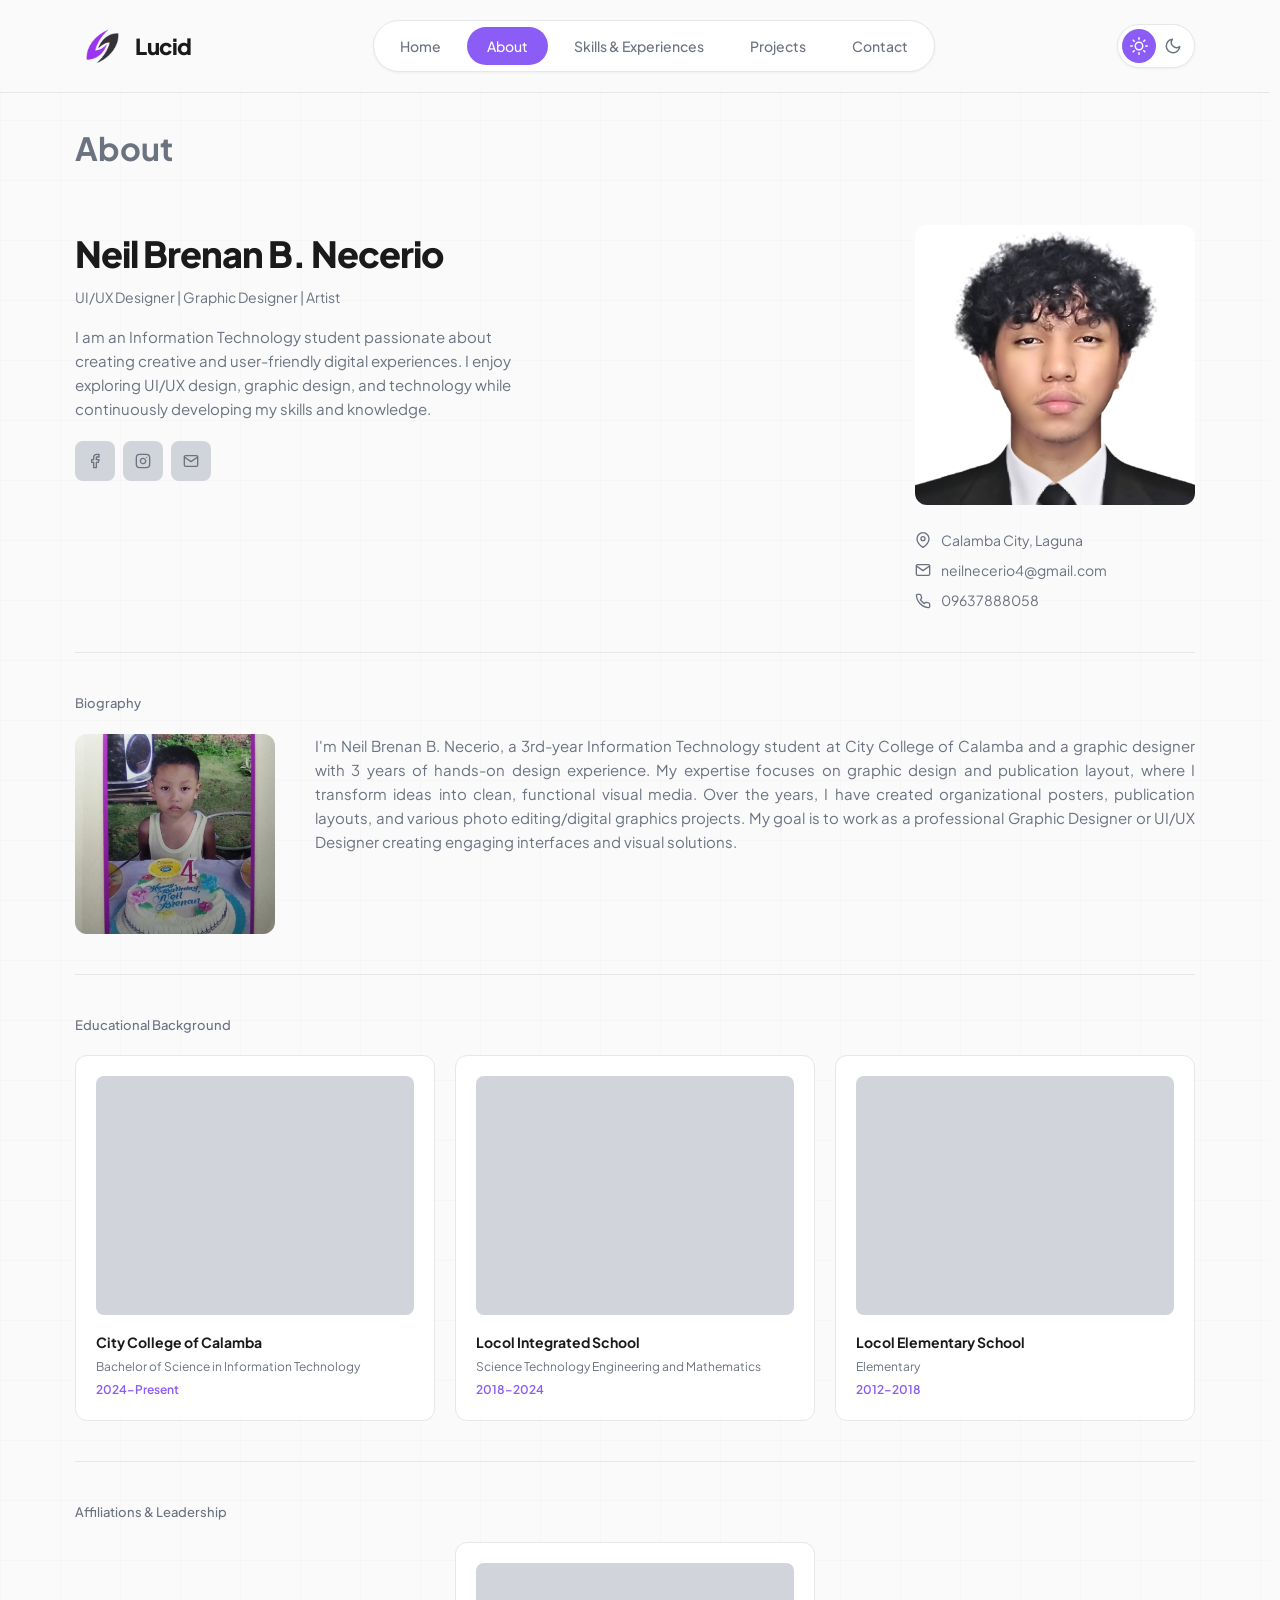
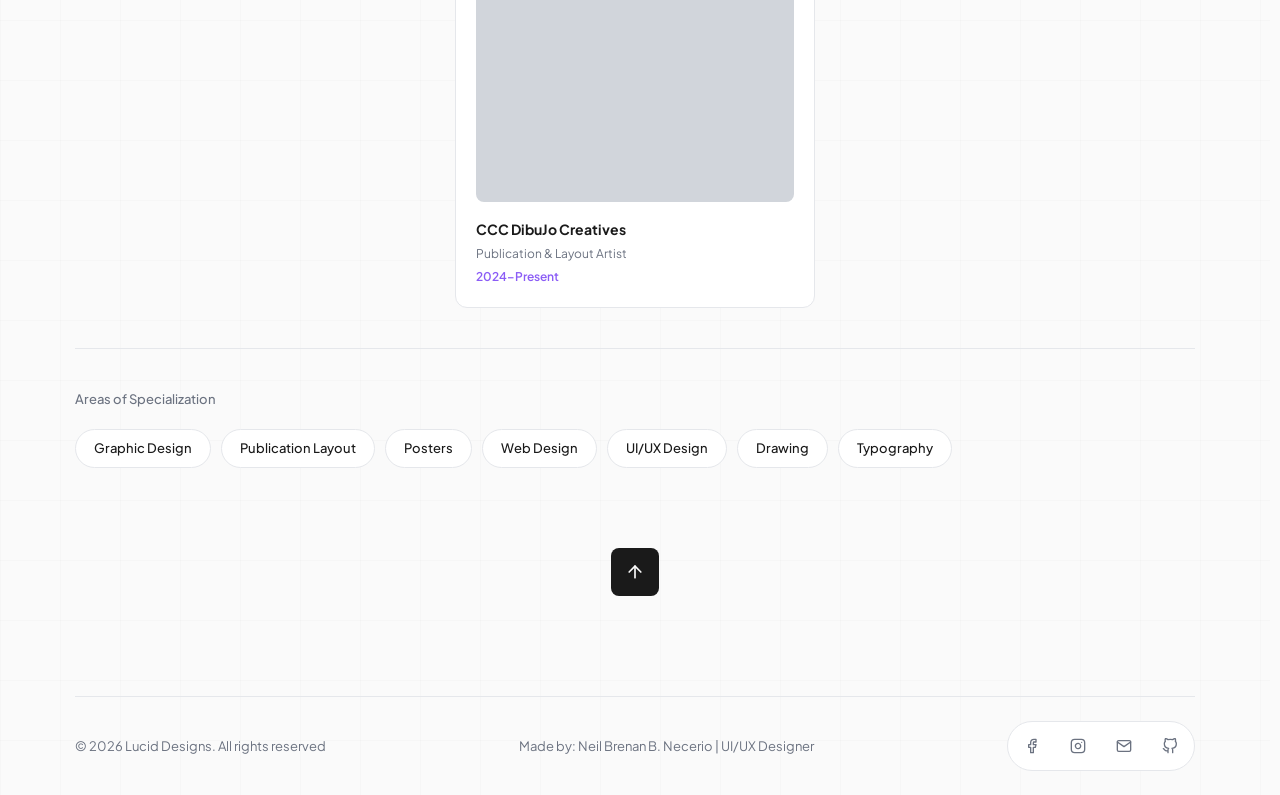
==== about.html @ 42233d1e "Add files via upload" ====
<!DOCTYPE html>
<html lang="en">
<head>
<meta charset="UTF-8" />
<meta name="viewport" content="width=device-width, initial-scale=1.0" />
<title>About</title>
<link rel="icon" type="image/png" href="assets/LD_Logo-Icon.png">
<link href="https://fonts.googleapis.com/css2?family=Plus+Jakarta+Sans:wght@400;500;600;700;800&display=swap" rel="stylesheet">
<link rel="stylesheet" href="css/style.css" />
</head>
<body>

<nav class="navbar">
  <div class="container nav-inner">
    <a href="index.html" class="logo">
      <img src="assets/LD_Logo-Icon.png" alt="Lucid Logo" class="logo-icon" />
      Lucid
    </a>
    <div class="nav-links">
      <a href="index.html">Home</a>
      <a href="about.html" class="active">About</a>
      <a href="skills.html">Skills &amp; Experiences</a>
      <a href="projects.html">Projects</a>
      <a href="contact.html">Contact</a>
    </div>
    <div class="theme-toggle">
      <button id="theme-light" title="Light mode">
        <svg width="18" height="18" viewBox="0 0 24 24" fill="none" stroke="currentColor" stroke-width="2" stroke-linecap="round" stroke-linejoin="round"><circle cx="12" cy="12" r="5"></circle><line x1="12" y1="1" x2="12" y2="3"></line><line x1="12" y1="21" x2="12" y2="23"></line><line x1="4.22" y1="4.22" x2="5.64" y2="5.64"></line><line x1="18.36" y1="18.36" x2="19.78" y2="19.78"></line><line x1="1" y1="12" x2="3" y2="12"></line><line x1="21" y1="12" x2="23" y2="12"></line><line x1="4.22" y1="19.78" x2="5.64" y2="18.36"></line><line x1="18.36" y1="5.64" x2="19.78" y2="4.22"></line></svg>
      </button>
      <button id="theme-dark" title="Dark mode">
        <svg width="18" height="18" viewBox="0 0 24 24" fill="none" stroke="currentColor" stroke-width="2" stroke-linecap="round" stroke-linejoin="round"><path d="M21 12.79A9 9 0 1 1 11.21 3 7 7 0 0 0 21 12.79z"></path></svg>
      </button>
    </div>
  </div>
</nav>

<main class="container">
  <h1 class="page-title">About</h1>

  <section class="about-hero">
    <!-- TEXT COLUMN (Goes left on desktop, middle on mobile) -->
    <div class="about-hero-text">
      <h2>Neil Brenan B. Necerio</h2>
      <div class="role">UI/UX Designer | Graphic Designer | Artist</div>
      <p>I am an Information Technology student passionate about creating creative and user-friendly digital experiences. I enjoy exploring UI/UX design, graphic design, and technology while continuously developing my skills and knowledge.</p>

      <div class="social-pills">
        <!-- FACEBOOK -->
        <a href="https://www.facebook.com/share/1C3nCKjHxo/" target="_blank" class="social-pill" title="Facebook">
          <svg width="16" height="16" viewBox="0 0 24 24" fill="none" stroke="currentColor" stroke-width="2" stroke-linecap="round" stroke-linejoin="round"><path d="M18 2h-3a5 5 0 0 0-5 5v3H7v4h3v8h4v-8h3l1-4h-4V7a1 1 0 0 1 1-1h3z"></path></svg>
        </a>
        
        <!-- INSTAGRAM -->
        <a href="https://www.instagram.com/eyesoneiru?mdxt=ZXMxeHZpdWVmeDAx" target="_blank" class="social-pill" title="Instagram">
          <svg width="16" height="16" viewBox="0 0 24 24" fill="none" stroke="currentColor" stroke-width="2" stroke-linecap="round" stroke-linejoin="round"><rect x="2" y="2" width="20" height="20" rx="5" ry="5"></rect><path d="M16 11.37A4 4 0 1 1 12.63 8 4 4 0 0 1 16 11.37z"></path><line x1="17.5" y1="6.5" x2="17.51" y2="6.5"></line></svg>
        </a>
        
        <!-- EMAIL -->
        <a href="mailto:neilnecerio4@gmail.com" class="social-pill" title="Email">
          <svg width="16" height="16" viewBox="0 0 24 24" fill="none" stroke="currentColor" stroke-width="2" stroke-linecap="round" stroke-linejoin="round"><path d="M4 4h16c1.1 0 2 .9 2 2v12c0 1.1-.9 2-2 2H4c-1.1 0-2-.9-2-2V6c0-1.1.9-2 2-2z"></path><polyline points="22,6 12,13 2,6"></polyline></svg>
        </a>
      </div>
    </div>

    <!-- PICTURE (Goes right on desktop, top on mobile) -->
    <div class="about-hero-picture">
      <img src="assets/Professional-picture.png" alt="Neil Brenan B. Necerio" class="placeholder-img" />
    </div>

    <!-- CONTACT INFO (Goes right on desktop, bottom on mobile) -->
    <div class="about-hero-contact">
      <div class="contact-quick">
        <div>
          <svg width="16" height="16" viewBox="0 0 24 24" fill="none" stroke="currentColor" stroke-width="2" stroke-linecap="round" stroke-linejoin="round"><path d="M21 10c0 7-9 13-9 13s-9-6-9-13a9 9 0 0 1 18 0z"></path><circle cx="12" cy="10" r="3"></circle></svg>
          Calamba City, Laguna
        </div>
        <div>
          <svg width="16" height="16" viewBox="0 0 24 24" fill="none" stroke="currentColor" stroke-width="2" stroke-linecap="round" stroke-linejoin="round"><path d="M4 4h16c1.1 0 2 .9 2 2v12c0 1.1-.9 2-2 2H4c-1.1 0-2-.9-2-2V6c0-1.1.9-2 2-2z"></path><polyline points="22,6 12,13 2,6"></polyline></svg>
          neilnecerio4@gmail.com
        </div>
        <div>
          <svg width="16" height="16" viewBox="0 0 24 24" fill="none" stroke="currentColor" stroke-width="2" stroke-linecap="round" stroke-linejoin="round"><path d="M22 16.92v3a2 2 0 0 1-2.18 2 19.79 19.79 0 0 1-8.63-3.07 19.5 19.5 0 0 1-6-6 19.79 19.79 0 0 1-3.07-8.67A2 2 0 0 1 4.11 2h3a2 2 0 0 1 2 1.72 12.84 12.84 0 0 0 .7 2.81 2 2 0 0 1-.45 2.11L8.09 9.91a16 16 0 0 0 6 6l1.27-1.27a2 2 0 0 1 2.11-.45 12.84 12.84 0 0 0 2.81.7A2 2 0 0 1 22 16.92z"></path></svg>
          09637888058
        </div>
      </div>
    </div>
  </section>

  <!-- BIOGRAPHY -->
  <section class="info-section">
    <h3>Biography</h3>
    <div class="bio-split">
      <img src="assets/Biography-picture.png" alt="Neil Brenan B. Necerio" class="placeholder-img" />
      <p style="color:var(--text-muted);font-size:15px;">I'm Neil Brenan B. Necerio, a 3rd-year Information Technology student at City College of Calamba and a graphic designer with 3 years of hands-on design experience. My expertise focuses on graphic design and publication layout, where I transform ideas into clean, functional visual media. Over the years, I have created organizational posters, publication layouts, and various photo editing/digital graphics projects. My goal is to work as a professional Graphic Designer or UI/UX Designer creating engaging interfaces and visual solutions.</p>
    </div>
  </section>

  <!-- EDUCATION -->
  <section class="info-section">
    <h3>Educational Background</h3>
    <div class="edu-grid">
      <div class="edu-card">
        <div class="placeholder-img"></div>
        <h4>City College of Calamba</h4>
        <div class="school">Bachelor of Science in Information Technology</div>
        <div class="year">2024–Present</div>
      </div>
      <div class="edu-card">
        <div class="placeholder-img"></div>
        <h4>Locol Integrated School</h4>
        <div class="school">Science Technology Engineering and Mathematics</div>
        <div class="year">2018–2024</div>
      </div>
      <div class="edu-card">
        <div class="placeholder-img"></div>
        <h4>Locol Elementary School</h4>
        <div class="school">Elementary</div>
        <div class="year">2012–2018</div>
      </div>
    </div>
  </section>

  <!-- AFFILIATIONS (UPDATED WRAPPER) -->
  <section class="info-section">
    <h3>Affiliations &amp; Leadership</h3>
    <div class="affiliation-grid">
      <div class="edu-card">
        <div class="placeholder-img"></div>
        <h4>CCC DibuJo Creatives</h4>
        <div class="school">Publication &amp; Layout Artist</div>
        <div class="year">2024–Present</div>
      </div>
    </div>
  </section>

  <!-- AREAS -->
  <section class="info-section">
    <h3>Areas of Specialization</h3>
    <div class="tags">
      <span class="tag">Graphic Design</span>
      <span class="tag">Publication Layout</span>
      <span class="tag">Posters</span>
      <span class="tag">Web Design</span>
      <span class="tag">UI/UX Design</span>
      <span class="tag">Drawing</span>
      <span class="tag">Typography</span>
    </div>
  </section>

  <div class="scroll-top">
    <button onclick="window.scrollTo({top:0,behavior:'smooth'})" title="Back to top">
      <svg width="20" height="20" viewBox="0 0 24 24" fill="none" stroke="currentColor" stroke-width="2" stroke-linecap="round" stroke-linejoin="round"><line x1="12" y1="19" x2="12" y2="5"></line><polyline points="5 12 12 5 19 12"></polyline></svg>
    </button>
  </div>

  <!-- FOOTER -->
  <footer class="footer">
    <div>© 2026 Lucid Designs. All rights reserved</div>
    <div>Made by: Neil Brenan B. Necerio | UI/UX Designer</div>
    <div class="pills">
      <a href="https://www.facebook.com/share/1C3nCKjHxo/" title="Facebook">
        <svg width="16" height="16" viewBox="0 0 24 24" fill="none" stroke="currentColor" stroke-width="2" stroke-linecap="round" stroke-linejoin="round"><path d="M18 2h-3a5 5 0 0 0-5 5v3H7v4h3v8h4v-8h3l1-4h-4V7a1 1 0 0 1 1-1h3z"></path></svg>
      </a>
      
      <!-- INSTAGRAM ICON -->
      <a href="https://www.instagram.com/eyesoneiru?mdxt=ZXMxeHZpdWVmeDAx" target="_blank" title="Instagram">
        <svg width="16" height="16" viewBox="0 0 24 24" fill="none" stroke="currentColor" stroke-width="2" stroke-linecap="round" stroke-linejoin="round"><rect x="2" y="2" width="20" height="20" rx="5" ry="5"></rect><path d="M16 11.37A4 4 0 1 1 12.63 8 4 4 0 0 1 16 11.37z"></path><line x1="17.5" y1="6.5" x2="17.51" y2="6.5"></line></svg>
      </a>
      
      <a href="mailto:neilnecerio4@gmail.com" title="Email">
        <svg width="16" height="16" viewBox="0 0 24 24" fill="none" stroke="currentColor" stroke-width="2" stroke-linecap="round" stroke-linejoin="round"><path d="M4 4h16c1.1 0 2 .9 2 2v12c0 1.1-.9 2-2 2H4c-1.1 0-2-.9-2-2V6c0-1.1.9-2 2-2z"></path><polyline points="22,6 12,13 2,6"></polyline></svg>
      </a>
      <a href="https://github.com/Lucid404" title="GitHub">
        <svg width="16" height="16" viewBox="0 0 24 24" fill="none" stroke="currentColor" stroke-width="2" stroke-linecap="round" stroke-linejoin="round"><path d="M9 19c-5 1.5-5-2.5-7-3m14 6v-3.87a3.37 3.37 0 0 0-.94-2.61c3.14-.35 6.44-1.54 6.44-7A5.44 5.44 0 0 0 20 4.77 5.07 5.07 0 0 0 19.91 1S18.73.65 16 2.48a13.38 13.38 0 0 0-7 0C6.27.65 5.09 1 5.09 1A5.07 5.07 0 0 0 5 4.77a5.44 5.44 0 0 0-1.5 3.78c0 5.42 3.3 6.61 6.44 7A3.37 3.37 0 0 0 9 18.13V22"></path></svg>
      </a>
    </div>
  </footer>
</main>

<script src="js/script.js"></script>
</body>
</html>
---- css/style.css ----
/* ==============================
   LUCID PORTFOLIO — GLOBAL STYLES
   ============================== */

:root {
  --purple: #8b5cf6;
  --purple-dark: #7c3aed;
  --purple-light: #ede9fe;
  --bg: #fafafa;
  --bg-alt: #ffffff;
  --text: #1a1a1a;
  --text-muted: #6b7280;
  --border: #e5e7eb;
  --placeholder: #d1d5db;
  --stripe: rgba(0, 0, 0, 0.015); 

  --radius-sm: 8px;
  --radius-md: 12px;
  --radius-lg: 20px;
  --radius-full: 999px;

  --shadow-sm: 0 1px 3px rgba(0, 0, 0, 0.05);
  --shadow-md: 0 4px 12px rgba(0, 0, 0, 0.08);
  --shadow-lg: 0 20px 40px rgba(0, 0, 0, 0.15);

  --transition: 0.25s ease;
}

body.dark {
  --bg: #0f0f0f;
  --bg-alt: #1a1a1a;
  --text: #f5f5f5;
  --text-muted: #9ca3af;
  --border: #2a2a2a;
  --placeholder: #2a2a2a;
  --stripe: rgba(255, 255, 255, 0.02);
  --purple-light: #2a1f4a;
}

* {
  margin: 0;
  padding: 0;
  box-sizing: border-box;
}

/* FIX: Always reserve space for the scrollbar so the page doesn't shift between pages */
html {
  scroll-behavior: smooth;
  overflow-y: scroll;
  scrollbar-gutter: stable;
}

body {
  font-family: 'Plus Jakarta Sans', -apple-system, BlinkMacSystemFont, sans-serif;
  background-color: var(--bg);
  color: var(--text);
  line-height: 1.6;
  transition: background-color var(--transition), color var(--transition);
  
  background-image:
    linear-gradient(to right, var(--stripe) 1px, transparent 1px),
    linear-gradient(to bottom, var(--stripe) 1px, transparent 1px);
  background-size: 60px 60px;
}

/* ==============================
   CUSTOM SCROLLBAR
   ============================== */
/* Firefox */
html {
  scrollbar-width: thin;
  scrollbar-color: var(--purple) transparent;
}

/* Webkit (Chrome, Safari, Edge) */
::-webkit-scrollbar {
  width: 10px;
  height: 10px;
}

::-webkit-scrollbar-track {
  background: transparent;
}

::-webkit-scrollbar-thumb {
  background: var(--purple);
  border-radius: var(--radius-full);
  border: 3px solid var(--bg);
  transition: background var(--transition);
}

::-webkit-scrollbar-thumb:hover {
  background: var(--purple-dark);
}

::-webkit-scrollbar-corner {
  background: transparent;
}

a { color: inherit; text-decoration: none; }
button { font-family: inherit; cursor: pointer; border: none; background: none; color: inherit; }
img { max-width: 100%; display: block; }

.container {
  max-width: 1200px;
  margin: 0 auto;
  padding: 0 40px;
}

svg {
  display: inline-block;
  vertical-align: middle;
  flex-shrink: 0;
}

/* ==============================
   NAVBAR
   ============================== */
.navbar {
  position: sticky;
  top: 0;
  z-index: 100;
  background: var(--bg);
  padding: 20px 0;
  border-bottom: 1px solid var(--border);
}

.nav-inner {
  display: flex;
  align-items: center;
  justify-content: space-between;
  gap: 24px;
}

.logo {
  display: flex;
  align-items: center;
  gap: 5px;
  font-weight: 800;
  font-size: 22px;
  letter-spacing: -0.5px;
}

/* Made the logo icon bigger */
.logo-icon {
  width: 55px;
  height: 48px;
  border-radius: 100%;
  object-fit: cover;
}

.nav-links {
  display: flex;
  gap: 6px;
  background: var(--bg-alt);
  border: 1px solid var(--border);
  border-radius: var(--radius-full);
  padding: 6px;
  box-shadow: var(--shadow-sm);
}

.nav-links a {
  padding: 8px 20px;
  border-radius: var(--radius-full);
  font-size: 14px;
  font-weight: 500;
  color: var(--text-muted);
  transition: all var(--transition);
}

.nav-links a:hover { color: var(--text); }

.nav-links a.active {
  background: var(--purple);
  color: white;
}

.theme-toggle {
  display: flex;
  background: var(--bg-alt);
  border: 1px solid var(--border);
  border-radius: var(--radius-full);
  padding: 4px;
  box-shadow: var(--shadow-sm);
}

.theme-toggle button {
  width: 34px;
  height: 34px;
  border-radius: 50%;
  display: grid;
  place-items: center;
  color: var(--text-muted);
  transition: all var(--transition);
}

.theme-toggle button.active {
  background: var(--purple);
  color: white;
}

/* ==============================
   BUTTONS
   ============================== */
.btn {
  padding: 12px 24px;
  border-radius: var(--radius-sm);
  font-size: 14px;
  font-weight: 600;
  transition: all var(--transition);
  display: inline-flex;
  align-items: center;
  justify-content: center;
  gap: 8px;
  border: 1px solid transparent;
  white-space: nowrap;
}

.btn-primary {
  background: var(--purple);
  color: white;
}
.btn-primary:hover { background: var(--purple-dark); transform: translateY(-1px); }

.btn-outline {
  background: var(--bg-alt);
  border-color: var(--border);
  color: var(--text);
}
.btn-outline:hover { border-color: var(--purple); color: var(--purple); }

.btn-dark {
  background: var(--text);
  color: var(--bg);
}
.btn-dark:hover { opacity: 0.9; transform: translateY(-1px); }

/* ==============================
   HOME — HERO
   ============================== */
.hero {
  display: grid;
  grid-template-columns: 1fr 1.4fr;
  gap: 60px;
  padding: 60px 0;
  align-items: start;
}

.hero-left {
  display: flex;
  flex-direction: column;
  width: 100%;
}

.profile-img {
  aspect-ratio: 1;
  background: var(--placeholder);
  border-radius: var(--radius-md);
  width: 100%;
  max-width: 280px;
  object-fit: cover;
  display: block;
}

.download-counter-wrapper {
  margin-top: 20px;
  width: 100%;
}

.downloads {
  font-size: 12px;
  color: var(--purple);
  font-weight: 600;
  margin-bottom: 10px;
}

.hero-cta {
  display: grid;
  grid-template-columns: 1fr 1fr;
  gap: 10px;
  width: 100%;
}

.hero-cta .btn {
  width: 100%;
}

.hero-right {
  display: flex;
  flex-direction: column;
}

.hero-right h1 {
  font-size: 80px;
  line-height: 0.9;
  letter-spacing: -3px;
  font-weight: 800;
  text-align: right;
}

.hero-right h1 .first-name {
  font-size: 1.15em;
}

.hero-right h1 .last-name {
  font-size: 0.7em;
}

.hero-right .subtitle {
  font-size: 16px;
  color: var(--text-muted);
  margin-top: 8px;
  text-align: right;
}

.hero-right .bio {
  margin-top: 24px;
  color: var(--text-muted);
  font-size: 15px;
  max-width: 600px;
  margin-left: auto;
  text-align: justify;
  text-align-last: right;
}

.hero-right .quote {
  margin-top: 20px;
  font-style: italic;
  color: var(--text-muted);
  text-align: right;
  font-size: 14px;
}

/* ==============================
   SECTION HEADER
   ============================== */
.section-header {
  display: flex;
  justify-content: space-between;
  align-items: center;
  padding: 30px 0 20px;
  border-top: 1px solid var(--border);
  margin-top: 40px;
}

.section-header h2 {
  font-size: 20px;
  font-weight: 700;
}

.section-header a {
  font-size: 14px;
  color: var(--text-muted);
  display: inline-flex;
  align-items: center;
  gap: 6px;
}
.section-header a:hover { color: var(--purple); }

/* ==============================
   PROJECT GRID
   ============================== */
.grid-3 {
  display: grid;
  grid-template-columns: repeat(3, 1fr);
  gap: 20px;
}

.project-card {
  background: var(--bg-alt);
  border: 1px solid var(--border);
  border-radius: var(--radius-md);
  overflow: hidden;
  cursor: pointer;
  transition: all var(--transition);
}

.project-card:hover {
  transform: translateY(-4px);
  box-shadow: var(--shadow-md);
  border-color: var(--purple);
}

.project-card .thumb {
  aspect-ratio: 4/3;
  background: var(--placeholder);
  width: 100%;
}

.project-card .card-body {
  padding: 12px 14px;
}

.project-card h3 {
  font-size: 14px;
  font-weight: 600;
}

/* ==============================
   ABOUT PAGE
   ============================== */
.page-title {
  font-size: 32px;
  font-weight: 700;
  padding: 30px 0 10px;
  color: var(--text-muted);
}

.about-hero {
  display: grid;
  grid-template-columns: 1fr 1.4fr;
  grid-template-areas:
    "text picture"
    "text contact";
  gap: 24px 60px;
  padding: 40px 0;
  align-items: start;
}

.about-hero-text { grid-area: text; }
.about-hero-picture { grid-area: picture; }
.about-hero-contact { grid-area: contact; }

.about-hero-text h2 {
  font-size: 36px;
  font-weight: 800;
  letter-spacing: -1px;
}

.about-hero-text .role {
  color: var(--text-muted);
  margin-top: 4px;
  font-size: 14px;
}

.about-hero-text p {
  margin-top: 16px;
  color: var(--text-muted);
  font-size: 15px;
}

.about-hero-picture .placeholder-img {
  width: 100%;
  max-width: 280px;
  aspect-ratio: 1;
  background: var(--placeholder);
  border-radius: var(--radius-md);
  margin-left: auto;
  object-fit: cover;
  display: block;
}

.about-hero-contact .contact-quick {
  max-width: 280px;
  margin-left: auto;
}

.social-pills {
  display: flex;
  gap: 8px;
  margin-top: 20px;
}

.social-pill {
  width: 40px;
  height: 40px;
  background: var(--placeholder);
  border-radius: var(--radius-sm);
  display: grid;
  place-items: center;
  color: var(--text-muted);
  transition: all var(--transition);
}
.social-pill:hover { background: var(--purple); color: white; }

.contact-quick {
  display: flex;
  flex-direction: column;
  gap: 8px;
  margin-top: 0;
  font-size: 14px;
  color: var(--text-muted);
}
.contact-quick div { display: flex; align-items: center; gap: 10px; }

.info-section {
  padding: 40px 0;
  border-top: 1px solid var(--border);
}

.info-section h3 {
  font-size: 13px;
  color: var(--text-muted);
  font-weight: 500;
  margin-bottom: 20px;
}

.bio-split {
  display: grid;
  grid-template-columns: 200px 1fr;
  gap: 40px;
  align-items: start;
}

.bio-split .placeholder-img {
  aspect-ratio: 1;
  background: var(--placeholder);
  border-radius: var(--radius-md);
  width: 100%;
  object-fit: cover;
  display: block;
}

/* --- Biography paragraph: justified on desktop --- */
.bio-split p {
  text-align: justify;
}

.edu-grid {
  display: grid;
  grid-template-columns: repeat(3, 1fr);
  gap: 20px;
}

.edu-card {
  background: var(--bg-alt);
  border: 1px solid var(--border);
  border-radius: var(--radius-md);
  padding: 20px;
}

/* ADDED OBJECT-FIT AND WIDTH TO PREVENT STRETCHING */
.edu-card .placeholder-img {
  aspect-ratio: 4/3;
  background: var(--placeholder);
  border-radius: var(--radius-sm);
  margin-bottom: 16px;
  width: 100%;
  object-fit: cover;
  display: block;
}

.edu-card h4 { font-size: 14px; font-weight: 700; }
.edu-card .school { font-size: 12px; color: var(--text-muted); margin: 4px 0; }
.edu-card .year { font-size: 12px; color: var(--purple); font-weight: 600; }

/* --- NEW: AFFILIATIONS GRID TO MATCH EDUCATION SIZE AND CENTER --- */
.affiliation-grid {
  display: flex;
  justify-content: center;
}

.affiliation-grid .edu-card {
  width: 100%;
  /* This calculates exactly 1/3 of the grid width minus the gaps */
  max-width: calc((100% - 40px) / 3); 
}

.tags {
  display: flex;
  flex-wrap: wrap;
  gap: 10px;
}

.tag {
  border: 1px solid var(--border);
  background: var(--bg-alt);
  border-radius: var(--radius-full);
  padding: 8px 18px;
  font-size: 13px;
  font-weight: 500;
  transition: all var(--transition);
}
.tag:hover { border-color: var(--purple); color: var(--purple); }

.scroll-top {
  display: flex;
  justify-content: center;
  padding: 40px 0;
}

.scroll-top button {
  width: 48px;
  height: 48px;
  border-radius: var(--radius-sm);
  background: var(--text);
  color: var(--bg);
  display: grid;
  place-items: center;
  transition: all var(--transition);
}
.scroll-top button:hover { transform: translateY(-3px); }

/* ==============================
   SKILLS PAGE
   ============================== */
.skills-grid {
  display: grid;
  grid-template-columns: repeat(2, 1fr);
  gap: 24px;
}

.skill-block {
  background: var(--bg-alt);
  border: 1px solid var(--border);
  border-radius: var(--radius-md);
  padding: 20px;
}

.skill-head {
  display: flex;
  justify-content: space-between;
  font-size: 14px;
  font-weight: 600;
  margin-bottom: 12px;
}

.skill-bar {
  background: var(--border);
  height: 10px;
  border-radius: var(--radius-full);
  overflow: hidden;
}

.skill-fill {
  height: 100%;
  background: var(--purple);
  border-radius: var(--radius-full);
  transition: width 1s ease;
}

.experience-card {
  background: var(--bg-alt);
  border: 1px solid var(--border);
  border-radius: var(--radius-md);
  padding: 20px;
  display: flex;
  justify-content: space-between;
  align-items: center;
  gap: 20px;
  margin-bottom: 16px;
}

.experience-card .left { display: flex; align-items: center; gap: 16px; }
.experience-card .logo-ph {
  width: 60px;
  height: 60px;
  background: var(--placeholder);
  border-radius: var(--radius-sm);
}
.experience-card h4 { font-size: 15px; font-weight: 700; }
.experience-card .meta { font-size: 12px; color: var(--text-muted); }
.experience-card .date {
  font-size: 12px;
  color: var(--text-muted);
  background: var(--placeholder);
  padding: 4px 12px;
  border-radius: var(--radius-full);
}

.responsibilities ul {
  list-style: disc;
  padding-left: 20px;
  color: var(--text-muted);
  font-size: 14px;
}
.responsibilities li { margin-bottom: 6px; }

.accomplishment {
  display: grid;
  grid-template-columns: 60px 1fr auto;
  gap: 16px;
  align-items: center;
  background: var(--bg-alt);
  border: 1px solid var(--border);
  border-radius: var(--radius-md);
  padding: 14px;
  margin-bottom: 10px;
}

.accomplishment .ph {
  width: 60px;
  height: 60px;
  background: var(--placeholder);
  border-radius: var(--radius-sm);
}

.accomplishment h5 { font-size: 14px; font-weight: 600; }
.accomplishment .sub { font-size: 12px; color: var(--text-muted); }
.accomplishment .badge {
  font-size: 11px;
  color: var(--purple);
  font-weight: 600;
  background: var(--purple-light);
  padding: 4px 10px;
  border-radius: var(--radius-full);
}

/* ==============================
   PROJECTS PAGE
   ============================== */
.projects-toolbar {
  display: flex;
  gap: 12px;
  margin-bottom: 16px;
  align-items: center;
}

.search-bar {
  flex: 1;
  position: relative;
}

.search-bar input {
  width: 100%;
  padding: 12px 16px 12px 44px;
  border: 1px solid var(--border);
  border-radius: var(--radius-sm);
  background: var(--bg-alt);
  color: var(--text);
  font-size: 14px;
  font-family: inherit;
  outline: none;
  transition: border-color var(--transition);
}
.search-bar input:focus { border-color: var(--purple); }

.search-bar svg {
  position: absolute;
  left: 14px;
  top: 50%;
  transform: translateY(-50%);
  color: var(--text-muted);
}

/* --- CATEGORY FILTERS --- */
.category-filters {
  display: flex;
  flex-wrap: wrap;
  gap: 8px;
  margin-bottom: 24px;
}

.category-btn {
  padding: 8px 16px;
  border: 1px solid var(--border);
  background: var(--bg-alt);
  border-radius: var(--radius-full);
  font-size: 13px;
  font-weight: 500;
  color: var(--text-muted);
  transition: all var(--transition);
  white-space: nowrap;
}

.category-btn:hover {
  border-color: var(--purple);
  color: var(--purple);
}

.category-btn.active {
  background: var(--purple);
  border-color: var(--purple);
  color: white;
}

/* --- FILTER DROPDOWN --- */
.filter-dropdown {
  position: relative;
}

.filter-btn {
  padding: 12px 20px;
  background: var(--bg-alt);
  border: 1px solid var(--border);
  border-radius: var(--radius-sm);
  font-size: 14px;
  font-weight: 500;
  display: inline-flex;
  align-items: center;
  gap: 8px;
  white-space: nowrap;
  transition: all var(--transition);
}

.filter-btn:hover { border-color: var(--purple); }

.filter-btn .chevron {
  transition: transform var(--transition);
}

.filter-dropdown.open .filter-btn .chevron {
  transform: rotate(180deg);
}

.filter-menu {
  position: absolute;
  top: calc(100% + 8px);
  right: 0;
  min-width: 200px;
  background: var(--bg-alt);
  border: 1px solid var(--border);
  border-radius: var(--radius-sm);
  box-shadow: var(--shadow-md);
  padding: 6px;
  z-index: 50;
  opacity: 0;
  visibility: hidden;
  transform: translateY(-6px);
  transition: all 0.2s ease;
}

.filter-dropdown.open .filter-menu {
  opacity: 1;
  visibility: visible;
  transform: translateY(0);
}

.filter-menu .filter-group-title {
  font-size: 10px;
  font-weight: 700;
  color: var(--text-muted);
  text-transform: uppercase;
  letter-spacing: 0.5px;
  padding: 8px 12px 4px;
}

.filter-menu button {
  display: block;
  width: 100%;
  text-align: left;
  padding: 8px 12px;
  font-size: 13px;
  border-radius: 6px;
  color: var(--text);
  transition: all var(--transition);
  font-weight: 500;
}

.filter-menu button:hover {
  background: var(--placeholder);
}

.filter-menu button.active {
  background: var(--purple);
  color: white;
}

.filter-menu .reset-option {
  border-top: 1px solid var(--border);
  margin-top: 6px;
  padding-top: 10px;
  color: var(--text-muted);
  font-weight: 500;
}

/* ==============================
   CONTACT PAGE
   ============================== */
.contact-hero {
  text-align: center;
  padding: 60px 0 40px;
}

.contact-hero h2 {
  font-size: 42px;
  font-weight: 800;
  letter-spacing: -1px;
}
.contact-hero h2 span { color: var(--purple); }

.contact-hero p {
  color: var(--text-muted);
  margin-top: 12px;
  font-size: 15px;
}

.contact-pills {
  display: flex;
  flex-wrap: wrap;
  gap: 12px;
  justify-content: center;
  margin-top: 40px;
}

.contact-pill {
  display: inline-flex;
  align-items: center;
  gap: 10px;
  padding: 12px 20px;
  border: 1px solid var(--border);
  background: var(--bg-alt);
  border-radius: var(--radius-sm);
  font-size: 14px;
  transition: all var(--transition);
}
.contact-pill:hover { border-color: var(--purple); color: var(--purple); }

.contact-footer {
  display: flex;
  justify-content: space-between;
  align-items: flex-end;
  padding: 80px 0 40px;
  flex-wrap: wrap;
  gap: 20px;
}

.contact-footer .info { display: flex; flex-direction: column; gap: 10px; font-size: 14px; color: var(--text-muted); }
.contact-footer .info div { display: flex; align-items: center; gap: 10px; }

/* ==============================
   MODALS
   ============================== */
.modal-backdrop {
  position: fixed;
  inset: 0;
  background: rgba(0, 0, 0, 0.5);
  backdrop-filter: blur(6px);
  display: none;
  align-items: center;
  justify-content: center;
  z-index: 1000;
  padding: 20px;
  opacity: 0;
  transition: opacity var(--transition);
}

.modal-backdrop.open {
  display: flex;
  opacity: 1;
}

.modal {
  background: var(--bg-alt);
  border-radius: var(--radius-lg);
  padding: 24px;
  max-width: 720px;
  width: 100%;
  position: relative;
  max-height: 90vh;
  overflow-y: auto;
  transform: scale(0.95);
  transition: transform var(--transition);
}

.modal-backdrop.open .modal { transform: scale(1); }

.modal-close {
  position: absolute;
  top: 16px;
  right: 16px;
  width: 36px;
  height: 36px;
  border-radius: var(--radius-sm);
  border: 1px solid var(--border);
  background: var(--bg-alt);
  display: grid;
  place-items: center;
  z-index: 1;
}
.modal-close:hover { background: var(--placeholder); }

.modal-project-img {
  aspect-ratio: 16/10;
  background: var(--placeholder);
  border-radius: var(--radius-md);
  margin-bottom: 20px;
}

.modal-project-head {
  display: flex;
  justify-content: space-between;
  align-items: baseline;
  margin-bottom: 8px;
}

.modal-project-head h3 { font-size: 22px; font-weight: 700; }
.modal-project-head .year { color: var(--text-muted); font-size: 16px; }

/* --- MODAL CATEGORY BADGE --- */
.modal-project-category {
  display: inline-block;
  padding: 4px 12px;
  background: var(--purple-light);
  color: var(--purple);
  font-size: 11px;
  font-weight: 700;
  border-radius: var(--radius-full);
  text-transform: uppercase;
  letter-spacing: 0.6px;
  margin-bottom: 14px;
}

.modal-project-body p {
  color: var(--text-muted);
  font-size: 14px;
  margin-bottom: 20px;
}

.modal-project-actions {
  display: flex;
  justify-content: flex-end;
  align-items: center;
  gap: 16px;
}

.likes {
  text-align: right;
  font-size: 12px;
  color: var(--purple);
  font-weight: 600;
}

.like-btn {
  width: 48px;
  height: 48px;
  background: var(--purple);
  color: white;
  border-radius: 50%;
  display: grid;
  place-items: center;
  transition: transform var(--transition);
}
.like-btn:hover { transform: scale(1.08); }
.like-btn.liked { background: #ef4444; }

.download-btn-round {
  width: 48px;
  height: 48px;
  background: var(--text);
  color: var(--bg);
  border-radius: 50%;
  display: grid;
  place-items: center;
}

/* ==============================
   FORM
   ============================== */
.form-modal .modal { max-width: 500px; }

.form-modal h3 {
  text-align: center;
  font-size: 18px;
  font-weight: 700;
  margin-bottom: 24px;
  display: flex;
  align-items: center;
  justify-content: center;
  gap: 10px;
}

.form-row {
  display: grid;
  grid-template-columns: 1fr 1fr;
  gap: 14px;
}

.form-group {
  margin-bottom: 14px;
}

.form-group label {
  display: block;
  font-size: 13px;
  color: var(--text-muted);
  margin-bottom: 6px;
}

.form-group input,
.form-group textarea {
  width: 100%;
  padding: 12px 14px;
  border: 1px solid var(--border);
  border-radius: var(--radius-sm);
  background: var(--bg);
  color: var(--text);
  font-family: inherit;
  font-size: 14px;
  outline: none;
  transition: border-color var(--transition);
}

.form-group input:focus,
.form-group textarea:focus { border-color: var(--purple); }

.form-group textarea {
  resize: vertical;
  min-height: 100px;
}

.form-submit {
  width: 100%;
  margin-top: 8px;
}

/* ==============================
   FOOTER
   ============================== */
.footer {
  border-top: 1px solid var(--border);
  padding: 24px 0;
  margin-top: 60px;
  display: flex;
  justify-content: space-between;
  align-items: center;
  gap: 16px;
  flex-wrap: wrap;
  font-size: 13px;
  color: var(--text-muted);
}

.footer .pills {
  display: flex;
  gap: 10px;
  background: var(--bg-alt);
  border: 1px solid var(--border);
  border-radius: var(--radius-full);
  padding: 6px;
}

.footer .pills a {
  width: 36px;
  height: 36px;
  display: grid;
  place-items: center;
  border-radius: 50%;
  color: var(--text-muted);
  transition: all var(--transition);
}
.footer .pills a:hover { background: var(--purple); color: white; }

/* ==============================
   RESPONSIVE
   ============================== */
@media (max-width: 900px) {
  .container { padding: 0 20px; }

  .hero,
  .about-hero,
  .bio-split {
    grid-template-columns: 1fr;
    gap: 30px;
  }

  /* --- ABOUT PAGE: rearrange grid areas so picture goes on top --- */
  .about-hero {
    grid-template-columns: 1fr;
    grid-template-areas:
      "picture"
      "text"
      "contact";
    gap: 24px;
  }

  .about-hero-picture .placeholder-img {
    margin: 0 auto;
  }

  .about-hero-contact .contact-quick {
    margin: 0 auto;
    text-align: center;
  }

  .about-hero-contact .contact-quick div {
    justify-content: center;
  }

  /* Center the profile picture on home */
  .profile-img {
    margin: 0 auto;
  }

  /* Center everything in the hero text block */
  .hero-right h1 { 
    font-size: 48px; 
    letter-spacing: -1px; 
    line-height: 0.95; 
    text-align: center;
  }
  
  .hero-right h1 .first-name,
  .hero-right h1 .last-name { 
    font-size: 1em;
  }
  
  .hero-right .subtitle { 
    text-align: center;
  }
  
  .hero-right .bio { 
    max-width: 100%; 
    margin-left: 0; 
    text-align: center;
    text-align-last: auto;
  }
  
  .hero-right .quote { 
    text-align: center;
  }
  
  /* Changed to 1 column for mobile */
  .hero-cta { 
    grid-template-columns: 1fr; 
  }

  .grid-3,
  .edu-grid {
    grid-template-columns: repeat(2, 1fr);
  }

  /* Responsive affiliation grid (2 columns on tablet) */
  .affiliation-grid .edu-card {
    max-width: calc((100% - 20px) / 2);
  }

  .skills-grid { grid-template-columns: 1fr; }

  /* --- FIXED MOBILE NAVBAR --- */
  .nav-inner { 
    flex-wrap: wrap; 
    justify-content: center; 
  }
  
  .nav-links { 
    order: 3; 
    width: 100%; 
    justify-content: center; 
    flex-wrap: nowrap;
    overflow-x: auto;
    padding: 4px;
    scrollbar-width: none;
  }
  
  .nav-links::-webkit-scrollbar { 
    display: none; 
  }
  
  .nav-links a { 
    padding: 6px 8px; 
    font-size: 11px; 
    white-space: nowrap; 
  }

  /* --- CENTERED FOOTER ON MOBILE --- */
  .footer {
    flex-direction: column;
    justify-content: center;
    align-items: center;
    text-align: center;
    gap: 12px;
  }
  
  .footer .pills {
    margin-top: 6px;
  }

  /* --- ABOUT PAGE: Center all text content --- */
  .page-title {
    text-align: center;
  }

  .about-hero-text h2,
  .about-hero-text .role,
  .about-hero-text p {
    text-align: center;
  }

  .social-pills {
    justify-content: center;
  }

  .bio-split .placeholder-img {
    max-width: 280px;
    margin: 0 auto;
  }

  /* --- Biography paragraph: justified on mobile too --- */
  .bio-split p {
    text-align: justify;
  }

  .info-section h3 {
    text-align: center;
  }

  .edu-card {
    text-align: center;
  }

  .tags {
    justify-content: center;
  }

  /* --- PROJECTS TOOLBAR: Stack on mobile --- */
  .projects-toolbar {
    flex-direction: column;
    align-items: stretch;
  }

  .filter-dropdown {
    width: 100%;
  }

  .filter-btn {
    width: 100%;
    justify-content: center;
  }

  .filter-menu {
    left: 0;
    right: 0;
    min-width: 100%;
  }

  /* --- CATEGORY FILTERS ON MOBILE: horizontal scroll --- */
  .category-filters {
    flex-wrap: nowrap;
    overflow-x: auto;
    padding-bottom: 6px;
    scrollbar-width: none;
    -ms-overflow-style: none;
  }

  .category-filters::-webkit-scrollbar {
    display: none;
  }

  /* --- ACCOMPLISHMENT CARDS: tighter layout on mobile --- */
  .accomplishment {
    grid-template-columns: 40px 1fr;
    gap: 4px 12px;
    padding: 12px;
    align-items: start;
  }

  .accomplishment .ph {
    width: 40px;
    height: 40px;
  }

  .accomplishment h5 {
    font-size: 13px;
    line-height: 1.3;
  }

  .accomplishment .sub {
    font-size: 11px;
    line-height: 1.3;
  }

  .accomplishment .badge {
    grid-column: 2;
    justify-self: start;
    margin-top: 4px;
    font-size: 10px;
    padding: 3px 8px;
  }

  /* --- EXPERIENCE CARD: stack text and date vertically on mobile --- */
  .experience-card {
    flex-direction: column;
    align-items: flex-start;
    gap: 12px;
    padding: 16px;
  }

  .experience-card .left {
    gap: 12px;
    align-items: flex-start;
  }

  .experience-card .logo-ph {
    width: 48px;
    height: 48px;
  }

  .experience-card h4 {
    font-size: 14px;
    line-height: 1.3;
  }

  .experience-card .meta {
    font-size: 11px;
    line-height: 1.4;
    margin-top: 2px;
  }

  .experience-card .date {
    align-self: flex-start;
    font-size: 11px;
    padding: 4px 10px;
  }
}

@media (max-width: 600px) {
  .grid-3,
  .edu-grid { grid-template-columns: 1fr; }

  .form-row { grid-template-columns: 1fr; }

  .page-title { font-size: 24px; }
  .contact-hero h2 { font-size: 28px; }

  /* Responsive affiliation grid on mobile (full width) */
  .affiliation-grid .edu-card {
    max-width: 100%;
  }

  /* Prevent horizontal scrolling on tiny devices */
  body { overflow-x: hidden; }
}
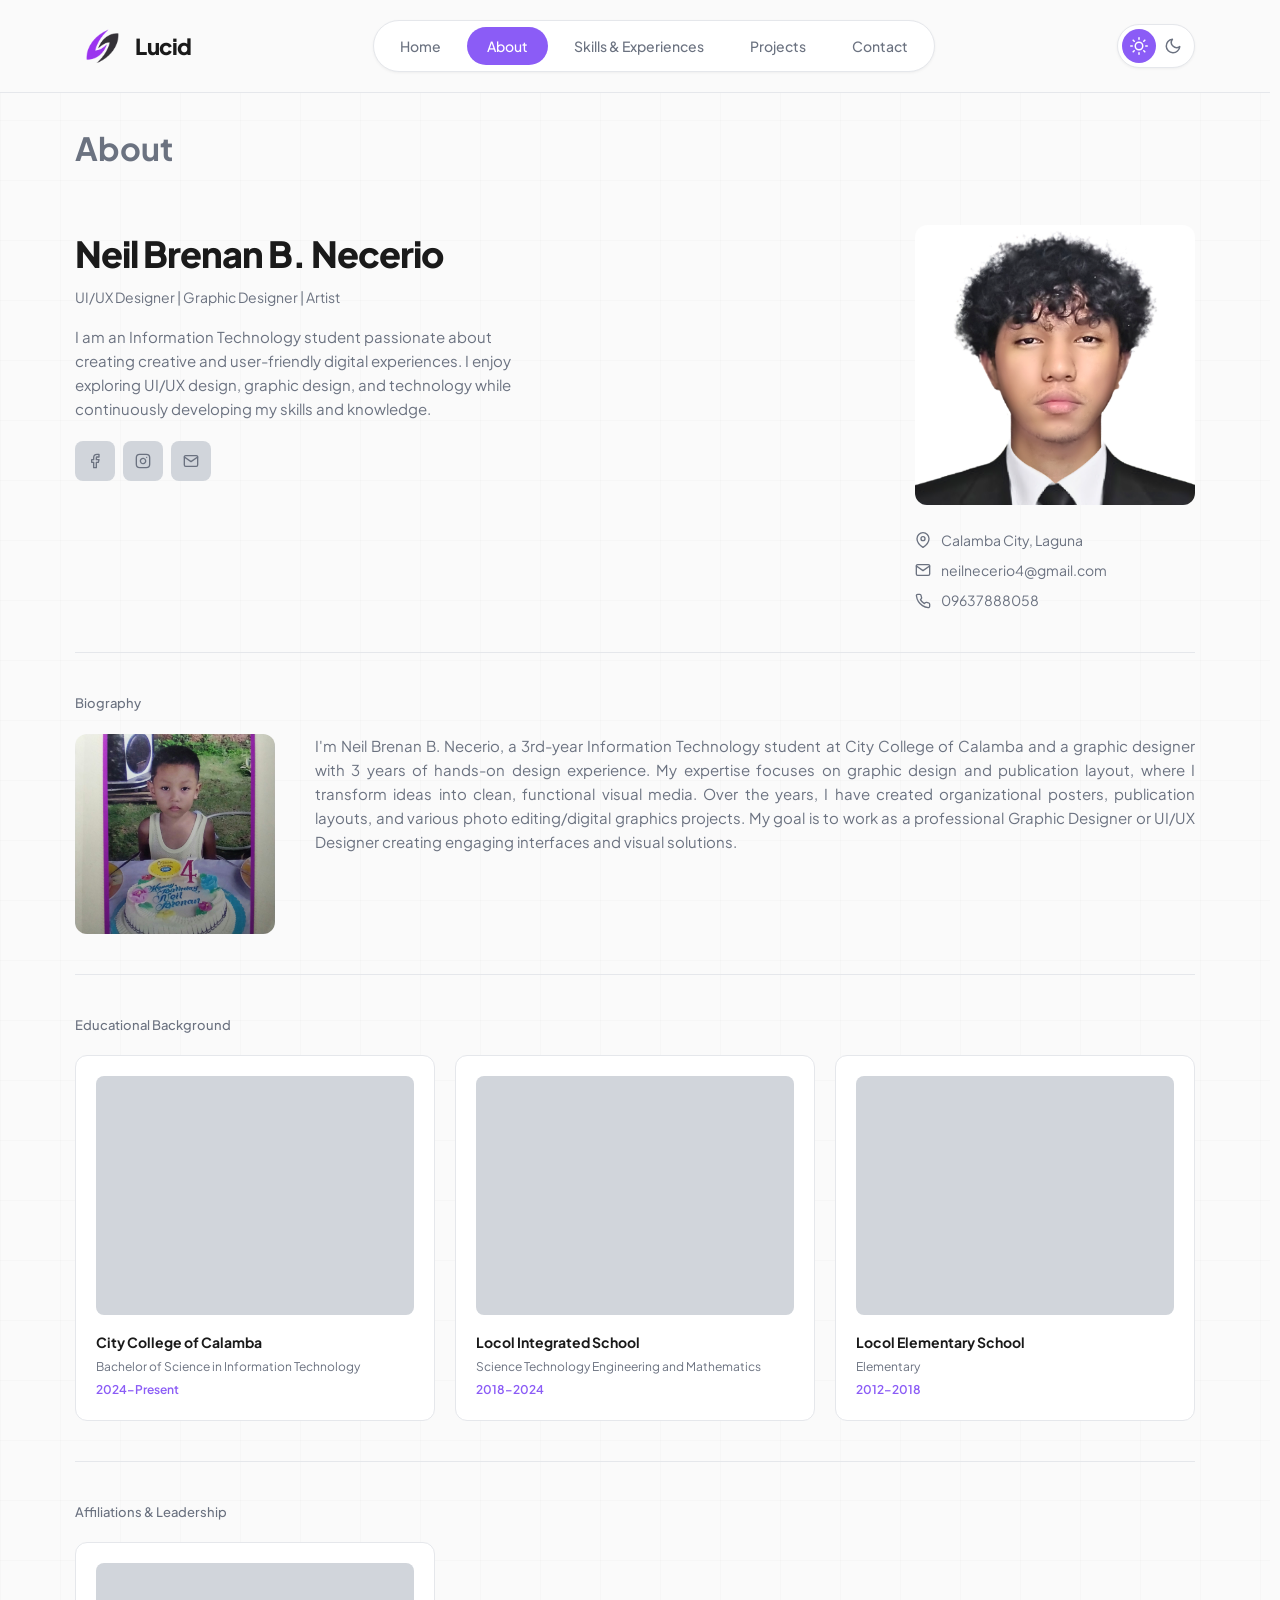
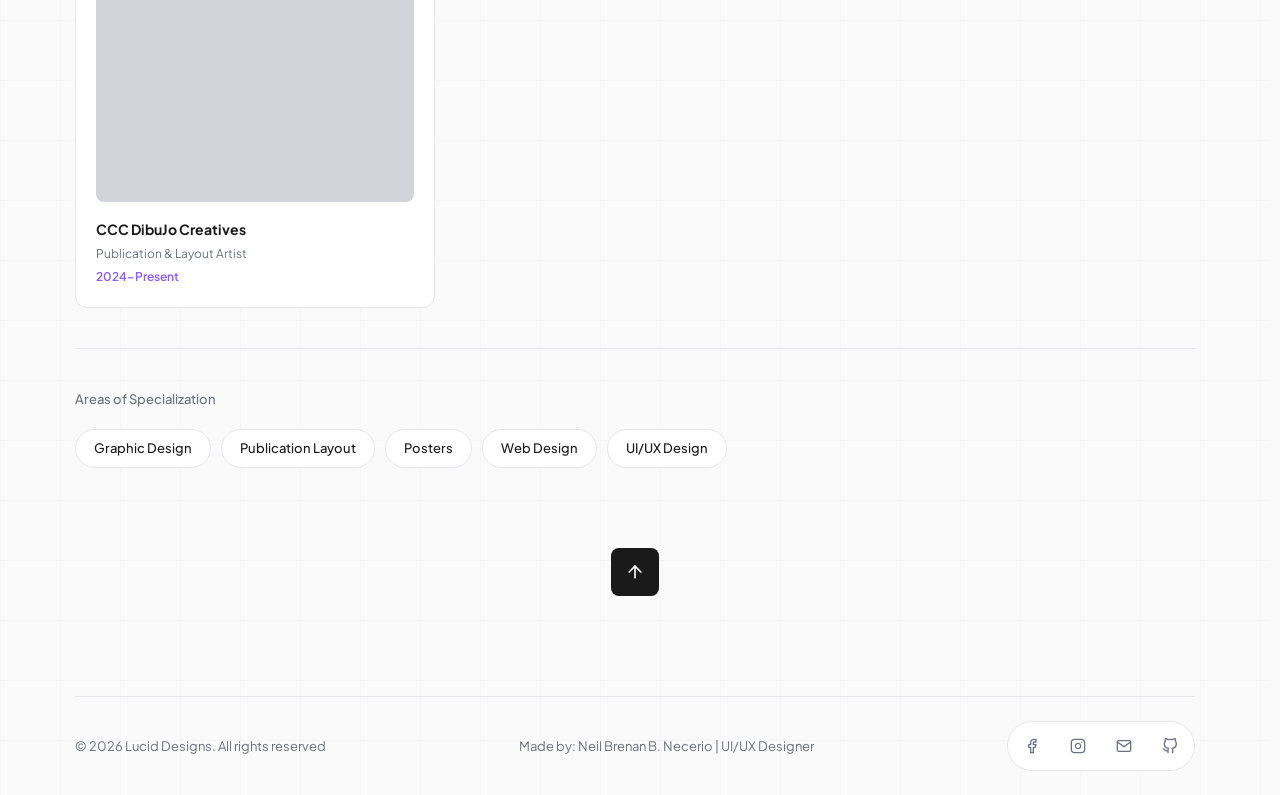
==== commit 98eff8e3: "Add files via upload" ====
--- a/about.html
+++ b/about.html
@@ -120,10 +120,10 @@
     </div>
   </section>
 
-  <!-- AFFILIATIONS (UPDATED WRAPPER) -->
+  <!-- AFFILIATIONS (Updated to match education box size) -->
   <section class="info-section">
     <h3>Affiliations &amp; Leadership</h3>
-    <div class="affiliation-grid">
+    <div class="edu-grid">
       <div class="edu-card">
         <div class="placeholder-img"></div>
         <h4>CCC DibuJo Creatives</h4>
@@ -142,8 +142,6 @@
       <span class="tag">Posters</span>
       <span class="tag">Web Design</span>
       <span class="tag">UI/UX Design</span>
-      <span class="tag">Drawing</span>
-      <span class="tag">Typography</span>
     </div>
   </section>
 
--- a/css/style.css
+++ b/css/style.css
@@ -546,14 +546,14 @@
 
 /* --- NEW: AFFILIATIONS GRID TO MATCH EDUCATION SIZE AND CENTER --- */
 .affiliation-grid {
-  display: flex;
-  justify-content: center;
-}
-
+  display: grid;
+  grid-template-columns: repeat(3, 1fr);
+  gap: 20px;
+}
+
+/* Places the single card exactly in the middle column */
 .affiliation-grid .edu-card {
-  width: 100%;
-  /* This calculates exactly 1/3 of the grid width minus the gaps */
-  max-width: calc((100% - 40px) / 3); 
+  grid-column: 2; 
 }
 
 .tags {
@@ -1209,9 +1209,15 @@
     grid-template-columns: repeat(2, 1fr);
   }
 
-  /* Responsive affiliation grid (2 columns on tablet) */
+  /* --- Responsive affiliation grid (Tablet) --- */
+  .affiliation-grid {
+    grid-template-columns: repeat(2, 1fr);
+  }
+  
   .affiliation-grid .edu-card {
-    max-width: calc((100% - 20px) / 2);
+    grid-column: span 2; /* Span across both columns */
+    max-width: calc(50% - 10px); /* But constrain to look like 1 column */
+    margin: 0 auto; /* Center it */
   }
 
   .skills-grid { grid-template-columns: 1fr; }
@@ -1403,7 +1409,12 @@
   .contact-hero h2 { font-size: 28px; }
 
   /* Responsive affiliation grid on mobile (full width) */
+  .affiliation-grid {
+    grid-template-columns: 1fr;
+  }
+  
   .affiliation-grid .edu-card {
+    grid-column: 1;
     max-width: 100%;
   }
 
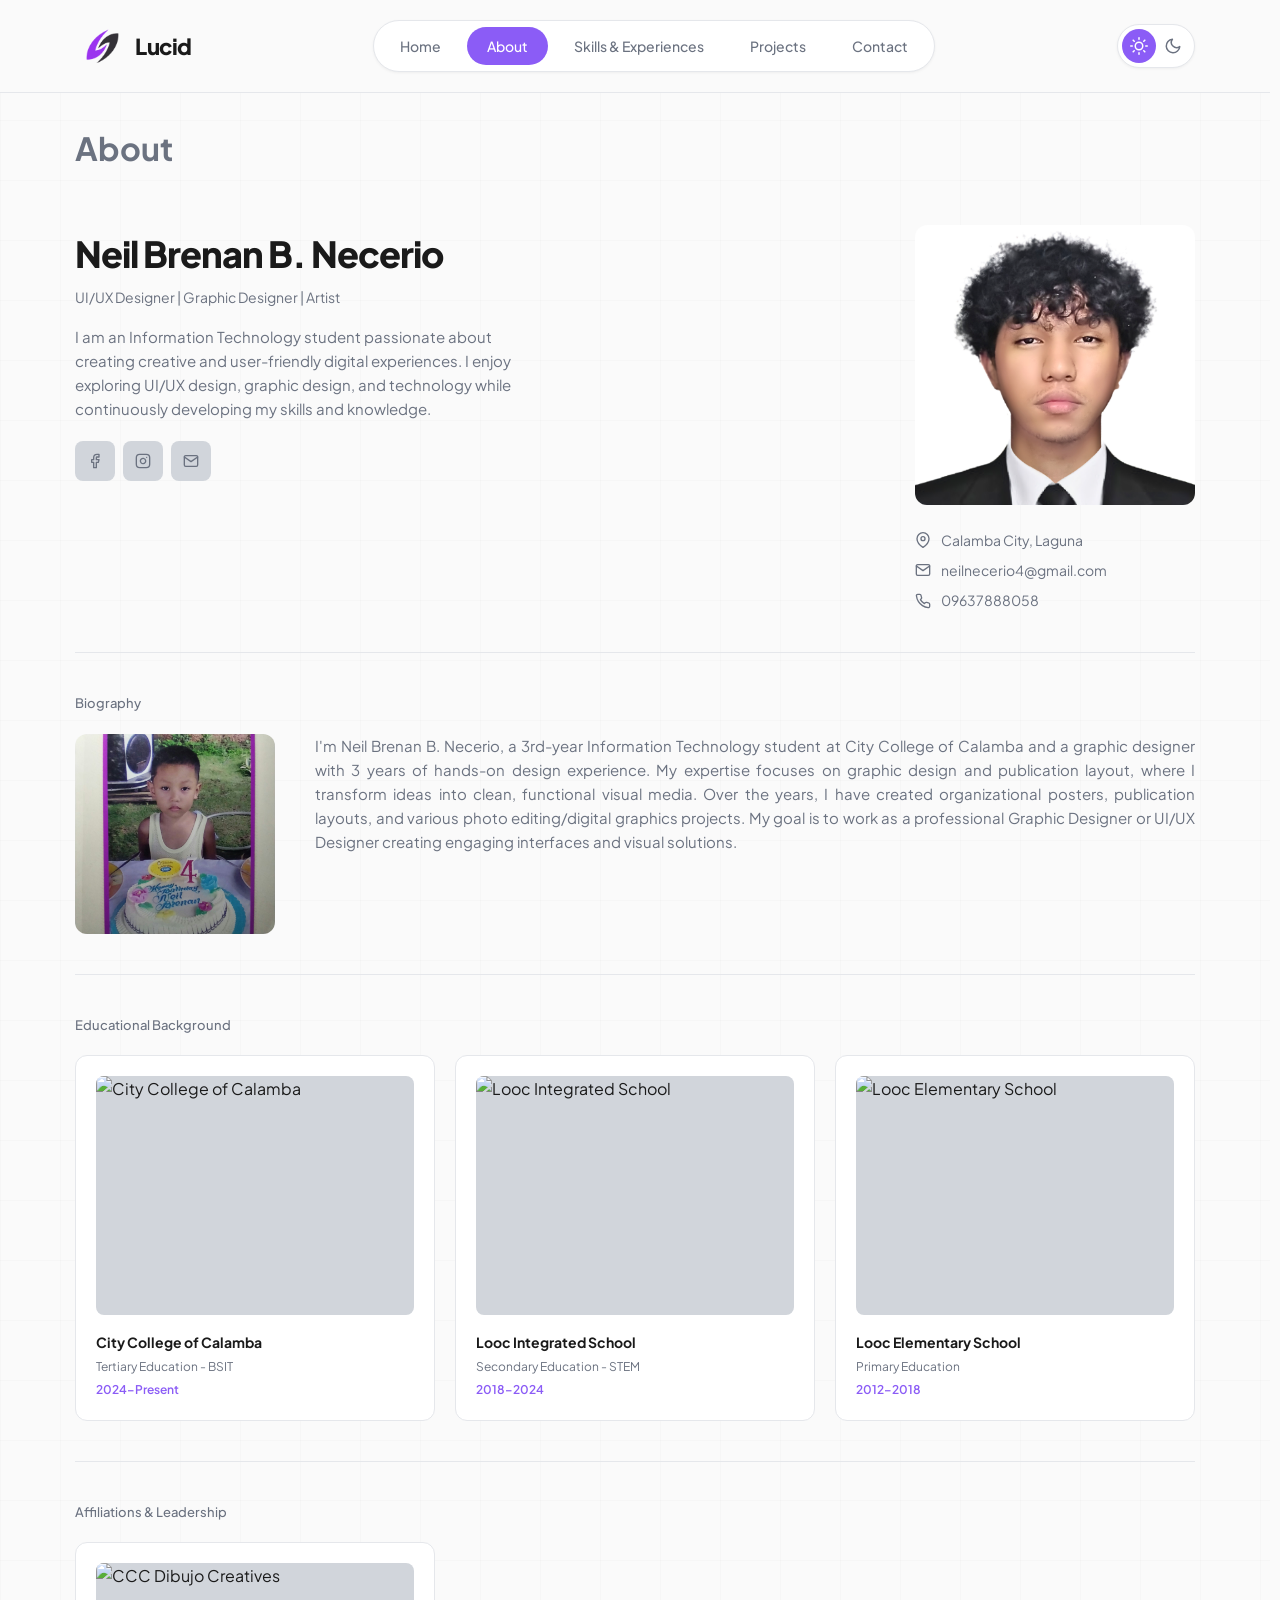
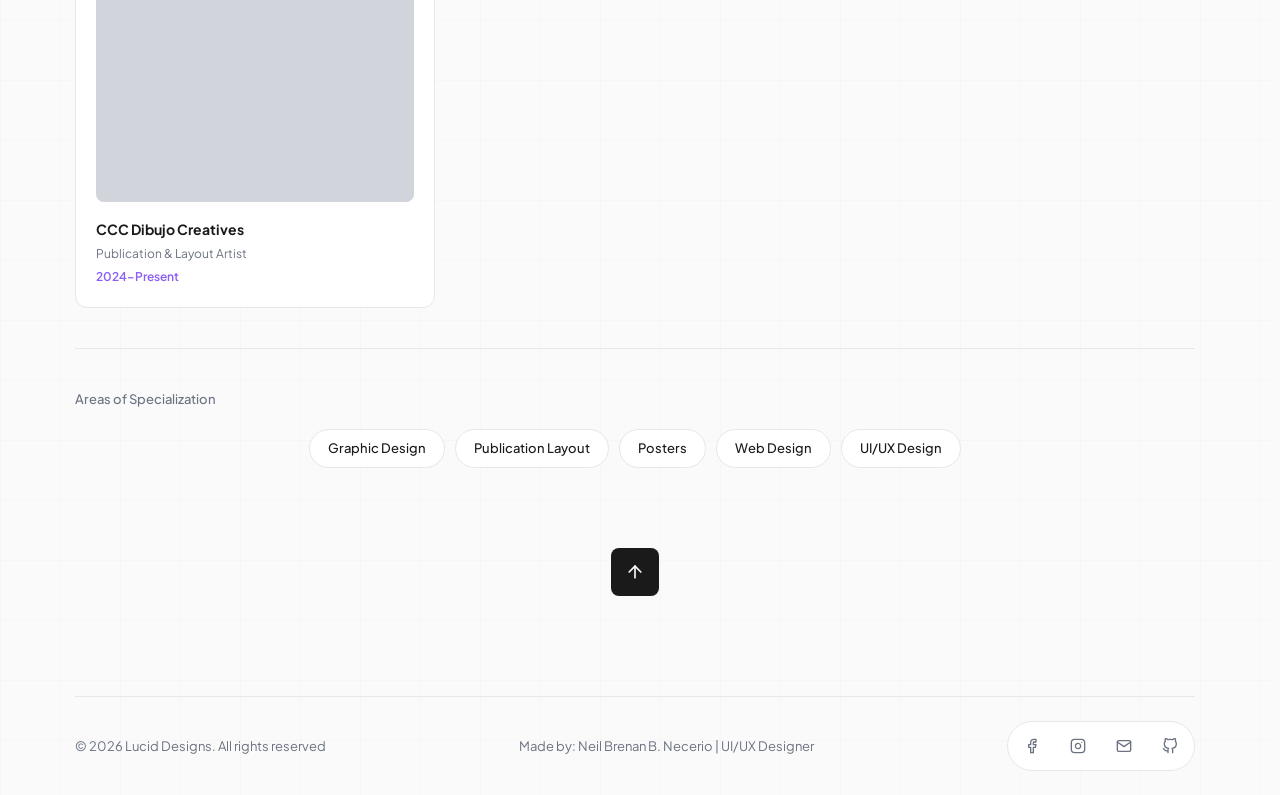
==== commit 18c55036: "Add files via upload" ====
--- a/about.html
+++ b/about.html
@@ -100,21 +100,21 @@
     <h3>Educational Background</h3>
     <div class="edu-grid">
       <div class="edu-card">
-        <div class="placeholder-img"></div>
+        <img src="assets/edbac-ccc.jpg" alt="City College of Calamba" class="placeholder-img" />
         <h4>City College of Calamba</h4>
-        <div class="school">Bachelor of Science in Information Technology</div>
+        <div class="school">Tertiary Education - BSIT</div>
         <div class="year">2024–Present</div>
       </div>
       <div class="edu-card">
-        <div class="placeholder-img"></div>
-        <h4>Locol Integrated School</h4>
-        <div class="school">Science Technology Engineering and Mathematics</div>
+        <img src="assets/edbac-lis.jpg" alt="Looc Integrated School" class="placeholder-img" />
+        <h4>Looc Integrated School</h4>
+        <div class="school">Secondary Education - STEM</div>
         <div class="year">2018–2024</div>
       </div>
       <div class="edu-card">
-        <div class="placeholder-img"></div>
-        <h4>Locol Elementary School</h4>
-        <div class="school">Elementary</div>
+        <img src="assets/edbac-les.jpg" alt="Looc Elementary School" class="placeholder-img" />
+        <h4>Looc Elementary School</h4>
+        <div class="school">Primary Education</div>
         <div class="year">2012–2018</div>
       </div>
     </div>
@@ -125,8 +125,8 @@
     <h3>Affiliations &amp; Leadership</h3>
     <div class="edu-grid">
       <div class="edu-card">
-        <div class="placeholder-img"></div>
-        <h4>CCC DibuJo Creatives</h4>
+        <img src="assets/lead-dibujo.jpg" alt="CCC Dibujo Creatives" class="placeholder-img" />
+        <h4>CCC Dibujo Creatives</h4>
         <div class="school">Publication &amp; Layout Artist</div>
         <div class="year">2024–Present</div>
       </div>
--- a/css/style.css
+++ b/css/style.css
@@ -141,7 +141,6 @@
   letter-spacing: -0.5px;
 }
 
-/* Made the logo icon bigger */
 .logo-icon {
   width: 55px;
   height: 48px;
@@ -397,7 +396,7 @@
 }
 
 /* ==============================
-   ABOUT PAGE
+   ABOUT PAGE & SKILLS PAGE (Shared Layout)
    ============================== */
 .page-title {
   font-size: 32px;
@@ -516,6 +515,7 @@
   text-align: justify;
 }
 
+/* Shared Grid for Education, Experience, and Accomplishments */
 .edu-grid {
   display: grid;
   grid-template-columns: repeat(3, 1fr);
@@ -529,37 +529,22 @@
   padding: 20px;
 }
 
-/* ADDED OBJECT-FIT AND WIDTH TO PREVENT STRETCHING */
 .edu-card .placeholder-img {
   aspect-ratio: 4/3;
   background: var(--placeholder);
   border-radius: var(--radius-sm);
   margin-bottom: 16px;
-  width: 100%;
-  object-fit: cover;
-  display: block;
 }
 
 .edu-card h4 { font-size: 14px; font-weight: 700; }
 .edu-card .school { font-size: 12px; color: var(--text-muted); margin: 4px 0; }
 .edu-card .year { font-size: 12px; color: var(--purple); font-weight: 600; }
 
-/* --- NEW: AFFILIATIONS GRID TO MATCH EDUCATION SIZE AND CENTER --- */
-.affiliation-grid {
-  display: grid;
-  grid-template-columns: repeat(3, 1fr);
-  gap: 20px;
-}
-
-/* Places the single card exactly in the middle column */
-.affiliation-grid .edu-card {
-  grid-column: 2; 
-}
-
 .tags {
   display: flex;
   flex-wrap: wrap;
   gap: 10px;
+  justify-content: center; 
 }
 
 .tag {
@@ -592,7 +577,7 @@
 .scroll-top button:hover { transform: translateY(-3px); }
 
 /* ==============================
-   SKILLS PAGE
+   SKILLS PAGE (Specific)
    ============================== */
 .skills-grid {
   display: grid;
@@ -629,35 +614,6 @@
   transition: width 1s ease;
 }
 
-.experience-card {
-  background: var(--bg-alt);
-  border: 1px solid var(--border);
-  border-radius: var(--radius-md);
-  padding: 20px;
-  display: flex;
-  justify-content: space-between;
-  align-items: center;
-  gap: 20px;
-  margin-bottom: 16px;
-}
-
-.experience-card .left { display: flex; align-items: center; gap: 16px; }
-.experience-card .logo-ph {
-  width: 60px;
-  height: 60px;
-  background: var(--placeholder);
-  border-radius: var(--radius-sm);
-}
-.experience-card h4 { font-size: 15px; font-weight: 700; }
-.experience-card .meta { font-size: 12px; color: var(--text-muted); }
-.experience-card .date {
-  font-size: 12px;
-  color: var(--text-muted);
-  background: var(--placeholder);
-  padding: 4px 12px;
-  border-radius: var(--radius-full);
-}
-
 .responsibilities ul {
   list-style: disc;
   padding-left: 20px;
@@ -665,36 +621,6 @@
   font-size: 14px;
 }
 .responsibilities li { margin-bottom: 6px; }
-
-.accomplishment {
-  display: grid;
-  grid-template-columns: 60px 1fr auto;
-  gap: 16px;
-  align-items: center;
-  background: var(--bg-alt);
-  border: 1px solid var(--border);
-  border-radius: var(--radius-md);
-  padding: 14px;
-  margin-bottom: 10px;
-}
-
-.accomplishment .ph {
-  width: 60px;
-  height: 60px;
-  background: var(--placeholder);
-  border-radius: var(--radius-sm);
-}
-
-.accomplishment h5 { font-size: 14px; font-weight: 600; }
-.accomplishment .sub { font-size: 12px; color: var(--text-muted); }
-.accomplishment .badge {
-  font-size: 11px;
-  color: var(--purple);
-  font-weight: 600;
-  background: var(--purple-light);
-  padding: 4px 10px;
-  border-radius: var(--radius-full);
-}
 
 /* ==============================
    PROJECTS PAGE
@@ -1143,7 +1069,6 @@
     gap: 30px;
   }
 
-  /* --- ABOUT PAGE: rearrange grid areas so picture goes on top --- */
   .about-hero {
     grid-template-columns: 1fr;
     grid-template-areas:
@@ -1166,12 +1091,10 @@
     justify-content: center;
   }
 
-  /* Center the profile picture on home */
   .profile-img {
     margin: 0 auto;
   }
 
-  /* Center everything in the hero text block */
   .hero-right h1 { 
     font-size: 48px; 
     letter-spacing: -1px; 
@@ -1184,9 +1107,7 @@
     font-size: 1em;
   }
   
-  .hero-right .subtitle { 
-    text-align: center;
-  }
+  .hero-right .subtitle { text-align: center; }
   
   .hero-right .bio { 
     max-width: 100%; 
@@ -1195,34 +1116,17 @@
     text-align-last: auto;
   }
   
-  .hero-right .quote { 
-    text-align: center;
-  }
+  .hero-right .quote { text-align: center; }
   
-  /* Changed to 1 column for mobile */
-  .hero-cta { 
-    grid-template-columns: 1fr; 
-  }
+  .hero-cta { grid-template-columns: 1fr; }
 
   .grid-3,
   .edu-grid {
     grid-template-columns: repeat(2, 1fr);
   }
 
-  /* --- Responsive affiliation grid (Tablet) --- */
-  .affiliation-grid {
-    grid-template-columns: repeat(2, 1fr);
-  }
-  
-  .affiliation-grid .edu-card {
-    grid-column: span 2; /* Span across both columns */
-    max-width: calc(50% - 10px); /* But constrain to look like 1 column */
-    margin: 0 auto; /* Center it */
-  }
-
   .skills-grid { grid-template-columns: 1fr; }
 
-  /* --- FIXED MOBILE NAVBAR --- */
   .nav-inner { 
     flex-wrap: wrap; 
     justify-content: center; 
@@ -1238,9 +1142,7 @@
     scrollbar-width: none;
   }
   
-  .nav-links::-webkit-scrollbar { 
-    display: none; 
-  }
+  .nav-links::-webkit-scrollbar { display: none; }
   
   .nav-links a { 
     padding: 6px 8px; 
@@ -1248,7 +1150,6 @@
     white-space: nowrap; 
   }
 
-  /* --- CENTERED FOOTER ON MOBILE --- */
   .footer {
     flex-direction: column;
     justify-content: center;
@@ -1257,56 +1158,35 @@
     gap: 12px;
   }
   
-  .footer .pills {
-    margin-top: 6px;
-  }
-
-  /* --- ABOUT PAGE: Center all text content --- */
-  .page-title {
-    text-align: center;
-  }
+  .footer .pills { margin-top: 6px; }
+
+  .page-title { text-align: center; }
 
   .about-hero-text h2,
   .about-hero-text .role,
-  .about-hero-text p {
-    text-align: center;
-  }
-
-  .social-pills {
-    justify-content: center;
-  }
+  .about-hero-text p { text-align: center; }
+
+  .social-pills { justify-content: center; }
 
   .bio-split .placeholder-img {
     max-width: 280px;
     margin: 0 auto;
   }
 
-  /* --- Biography paragraph: justified on mobile too --- */
-  .bio-split p {
-    text-align: justify;
-  }
-
-  .info-section h3 {
-    text-align: center;
-  }
-
-  .edu-card {
-    text-align: center;
-  }
-
-  .tags {
-    justify-content: center;
-  }
-
-  /* --- PROJECTS TOOLBAR: Stack on mobile --- */
+  .bio-split p { text-align: justify; }
+
+  .info-section h3 { text-align: center; }
+
+  .edu-card { text-align: center; }
+
+  .tags { justify-content: center; }
+
   .projects-toolbar {
     flex-direction: column;
     align-items: stretch;
   }
 
-  .filter-dropdown {
-    width: 100%;
-  }
+  .filter-dropdown { width: 100%; }
 
   .filter-btn {
     width: 100%;
@@ -1319,7 +1199,6 @@
     min-width: 100%;
   }
 
-  /* --- CATEGORY FILTERS ON MOBILE: horizontal scroll --- */
   .category-filters {
     flex-wrap: nowrap;
     overflow-x: auto;
@@ -1328,75 +1207,7 @@
     -ms-overflow-style: none;
   }
 
-  .category-filters::-webkit-scrollbar {
-    display: none;
-  }
-
-  /* --- ACCOMPLISHMENT CARDS: tighter layout on mobile --- */
-  .accomplishment {
-    grid-template-columns: 40px 1fr;
-    gap: 4px 12px;
-    padding: 12px;
-    align-items: start;
-  }
-
-  .accomplishment .ph {
-    width: 40px;
-    height: 40px;
-  }
-
-  .accomplishment h5 {
-    font-size: 13px;
-    line-height: 1.3;
-  }
-
-  .accomplishment .sub {
-    font-size: 11px;
-    line-height: 1.3;
-  }
-
-  .accomplishment .badge {
-    grid-column: 2;
-    justify-self: start;
-    margin-top: 4px;
-    font-size: 10px;
-    padding: 3px 8px;
-  }
-
-  /* --- EXPERIENCE CARD: stack text and date vertically on mobile --- */
-  .experience-card {
-    flex-direction: column;
-    align-items: flex-start;
-    gap: 12px;
-    padding: 16px;
-  }
-
-  .experience-card .left {
-    gap: 12px;
-    align-items: flex-start;
-  }
-
-  .experience-card .logo-ph {
-    width: 48px;
-    height: 48px;
-  }
-
-  .experience-card h4 {
-    font-size: 14px;
-    line-height: 1.3;
-  }
-
-  .experience-card .meta {
-    font-size: 11px;
-    line-height: 1.4;
-    margin-top: 2px;
-  }
-
-  .experience-card .date {
-    align-self: flex-start;
-    font-size: 11px;
-    padding: 4px 10px;
-  }
+  .category-filters::-webkit-scrollbar { display: none; }
 }
 
 @media (max-width: 600px) {
@@ -1408,16 +1219,5 @@
   .page-title { font-size: 24px; }
   .contact-hero h2 { font-size: 28px; }
 
-  /* Responsive affiliation grid on mobile (full width) */
-  .affiliation-grid {
-    grid-template-columns: 1fr;
-  }
-  
-  .affiliation-grid .edu-card {
-    grid-column: 1;
-    max-width: 100%;
-  }
-
-  /* Prevent horizontal scrolling on tiny devices */
   body { overflow-x: hidden; }
 }
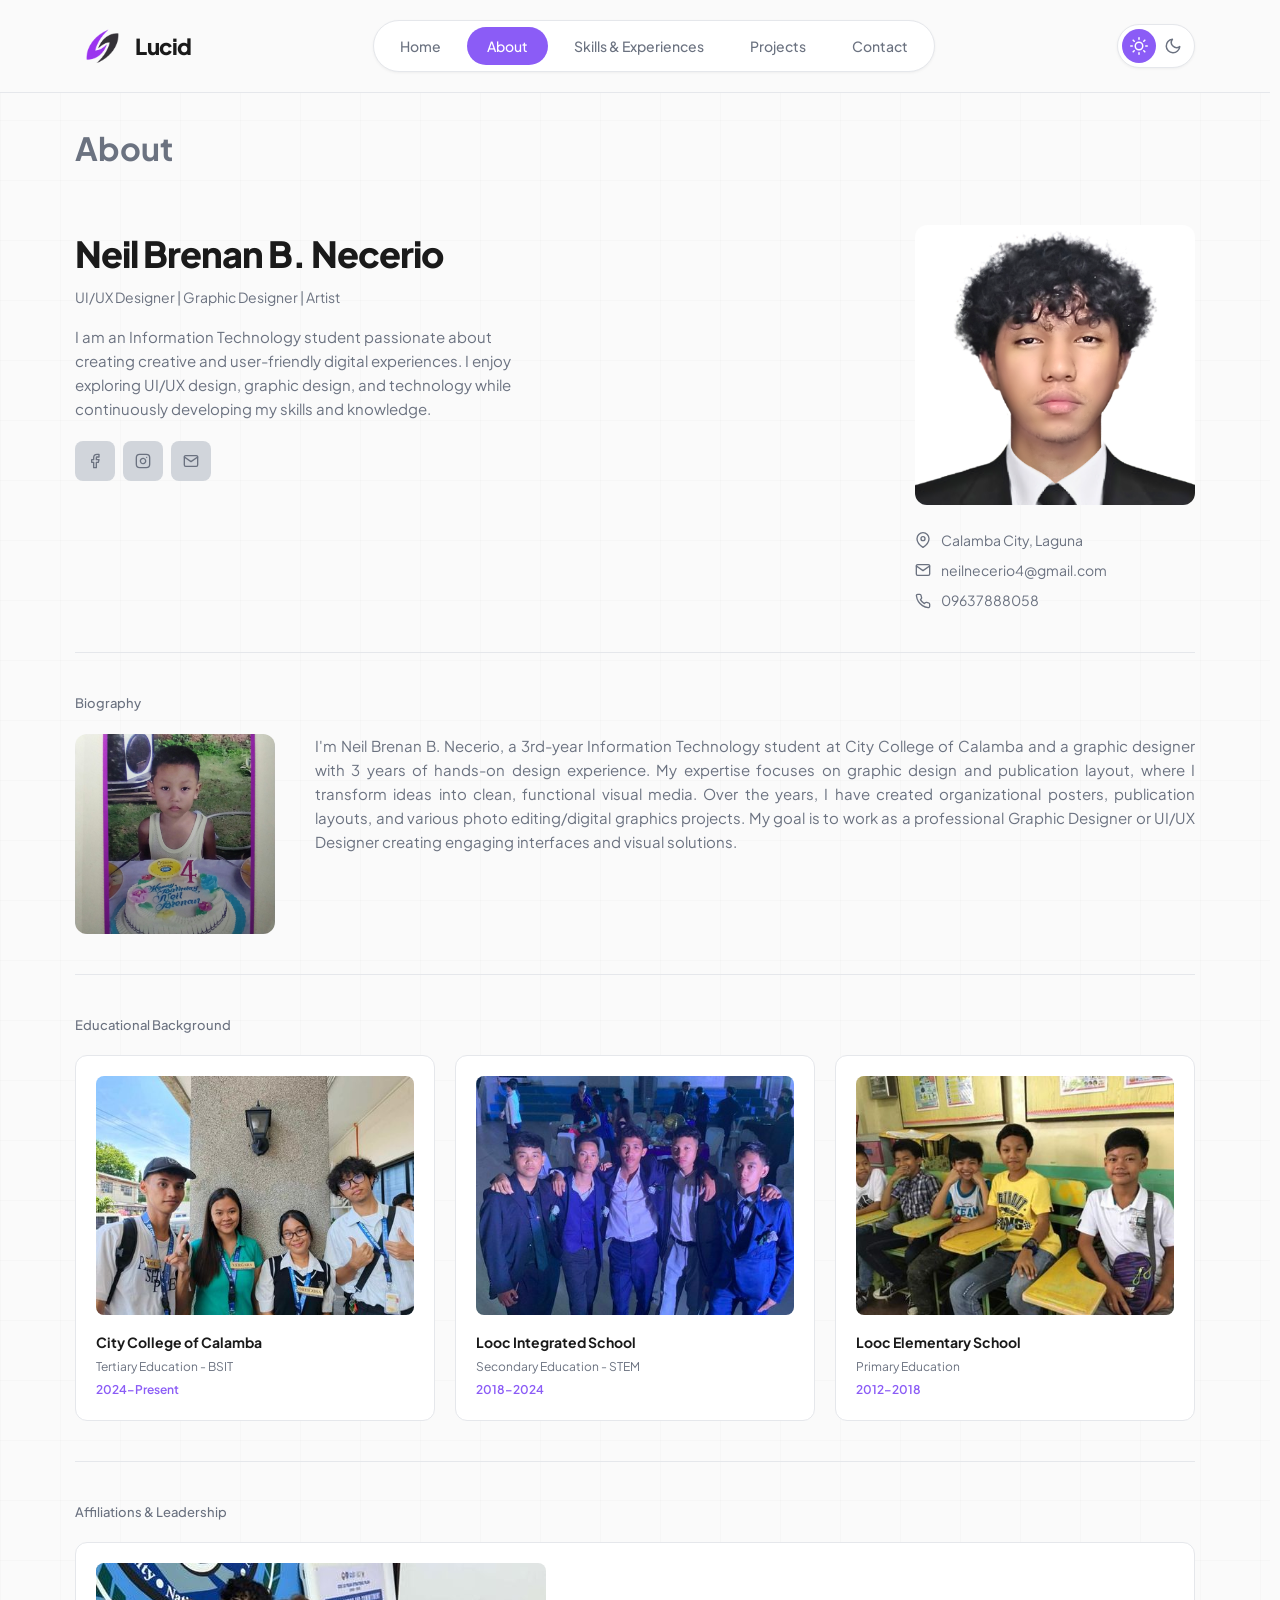
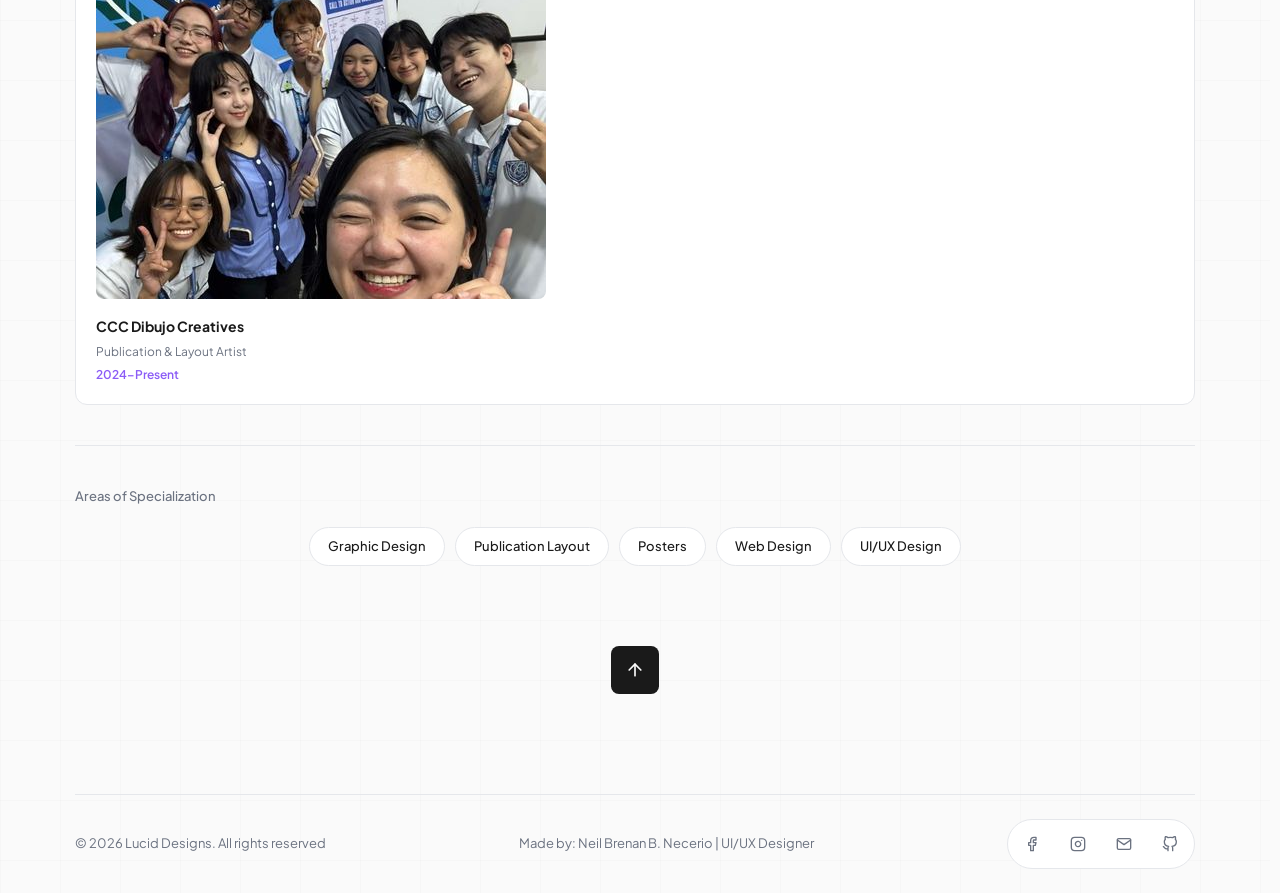
==== commit 6d159b8d: "Add files via upload" ====
--- a/about.html
+++ b/about.html
@@ -123,7 +123,7 @@
   <!-- AFFILIATIONS (Updated to match education box size) -->
   <section class="info-section">
     <h3>Affiliations &amp; Leadership</h3>
-    <div class="edu-grid">
+    <div class="edu-grid-center">
       <div class="edu-card">
         <img src="assets/lead-dibujo.jpg" alt="CCC Dibujo Creatives" class="placeholder-img" />
         <h4>CCC Dibujo Creatives</h4>
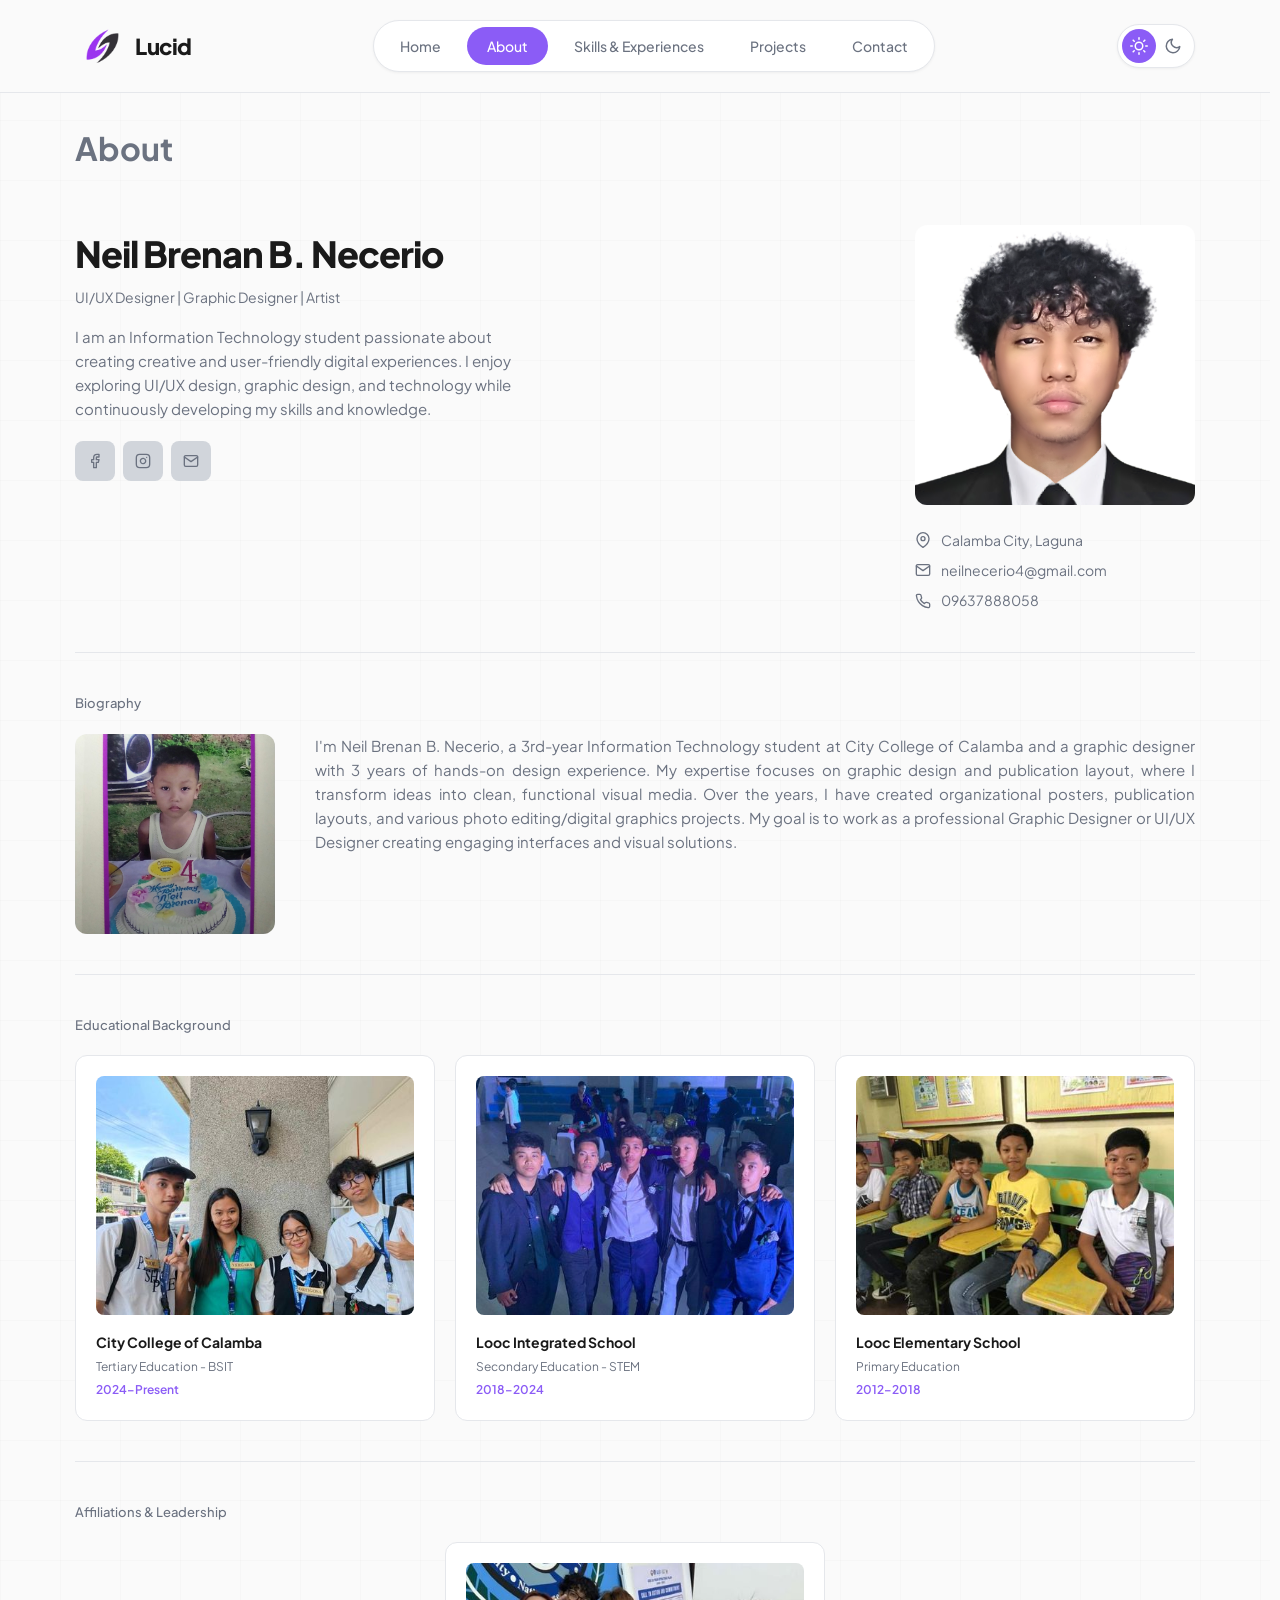
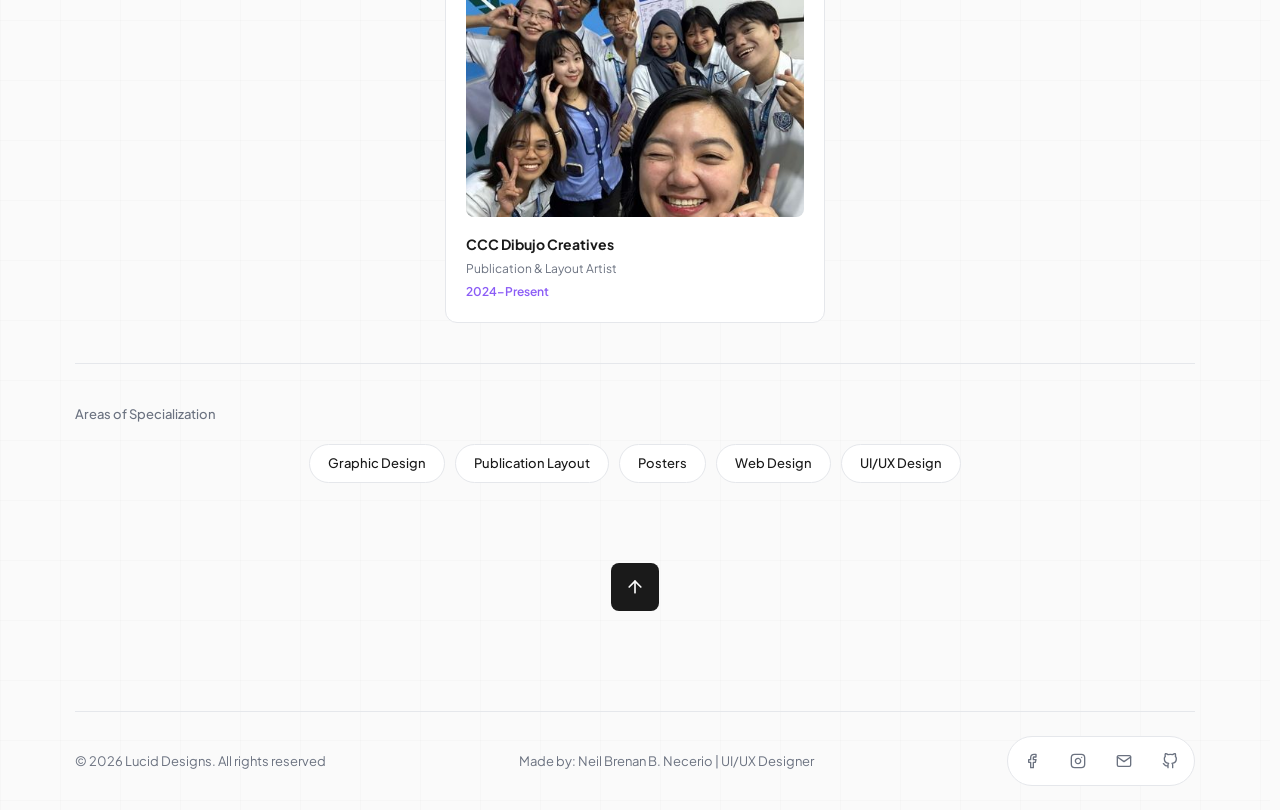
==== commit 215ce030: "Add files via upload" ====
--- a/about.html
+++ b/about.html
@@ -120,7 +120,7 @@
     </div>
   </section>
 
-  <!-- AFFILIATIONS (Updated to match education box size) -->
+  <!-- AFFILIATIONS (Using centered grid) -->
   <section class="info-section">
     <h3>Affiliations &amp; Leadership</h3>
     <div class="edu-grid-center">
--- a/css/style.css
+++ b/css/style.css
@@ -522,6 +522,17 @@
   gap: 20px;
 }
 
+/* NEW: Centered Grid for single items */
+.edu-grid-center {
+  display: flex;
+  justify-content: center;
+}
+
+.edu-grid-center .edu-card {
+  width: 100%;
+  max-width: 380px; /* Constrains the width so it matches a 1/3 column */
+}
+
 .edu-card {
   background: var(--bg-alt);
   border: 1px solid var(--border);
@@ -530,7 +541,9 @@
 }
 
 .edu-card .placeholder-img {
+  width: 100%; /* ADDED: Forces image to fill the card width */
   aspect-ratio: 4/3;
+  object-fit: cover; /* ADDED: Ensures the image doesn't stretch weirdly */
   background: var(--placeholder);
   border-radius: var(--radius-sm);
   margin-bottom: 16px;
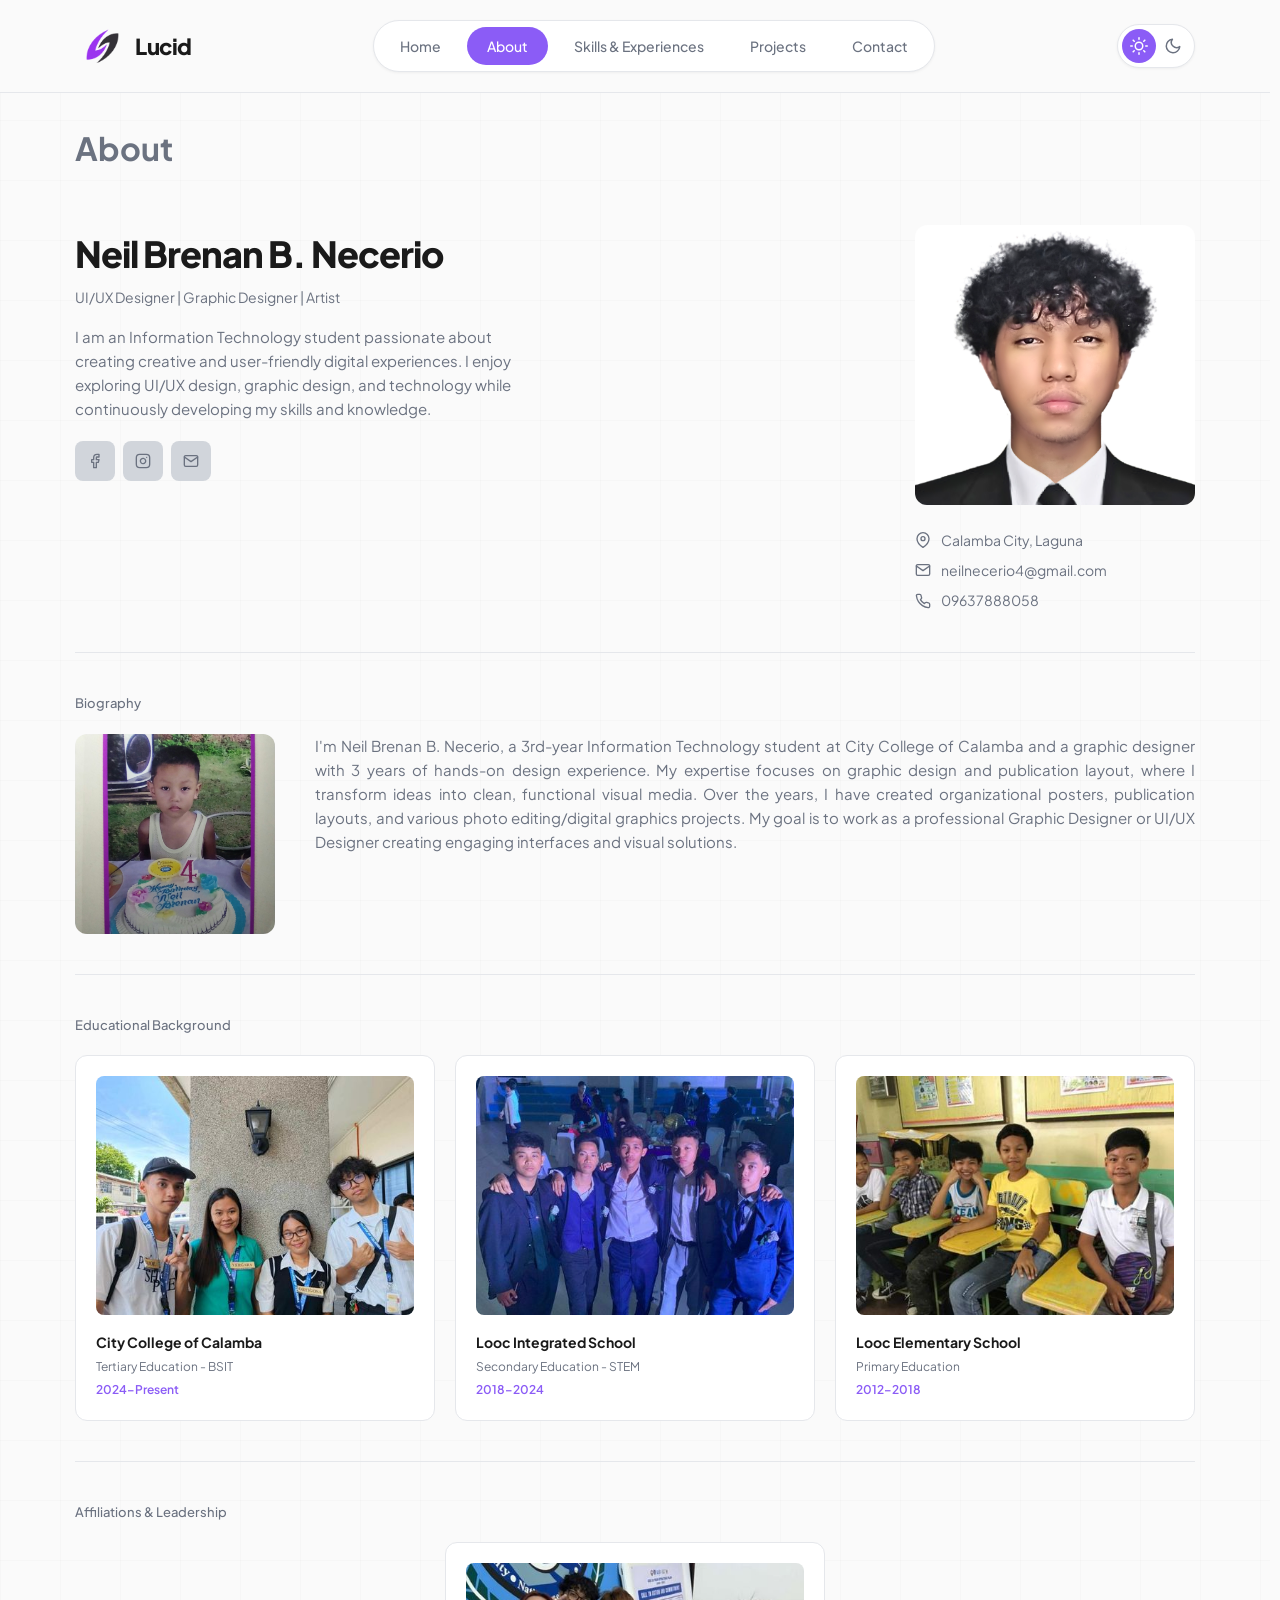
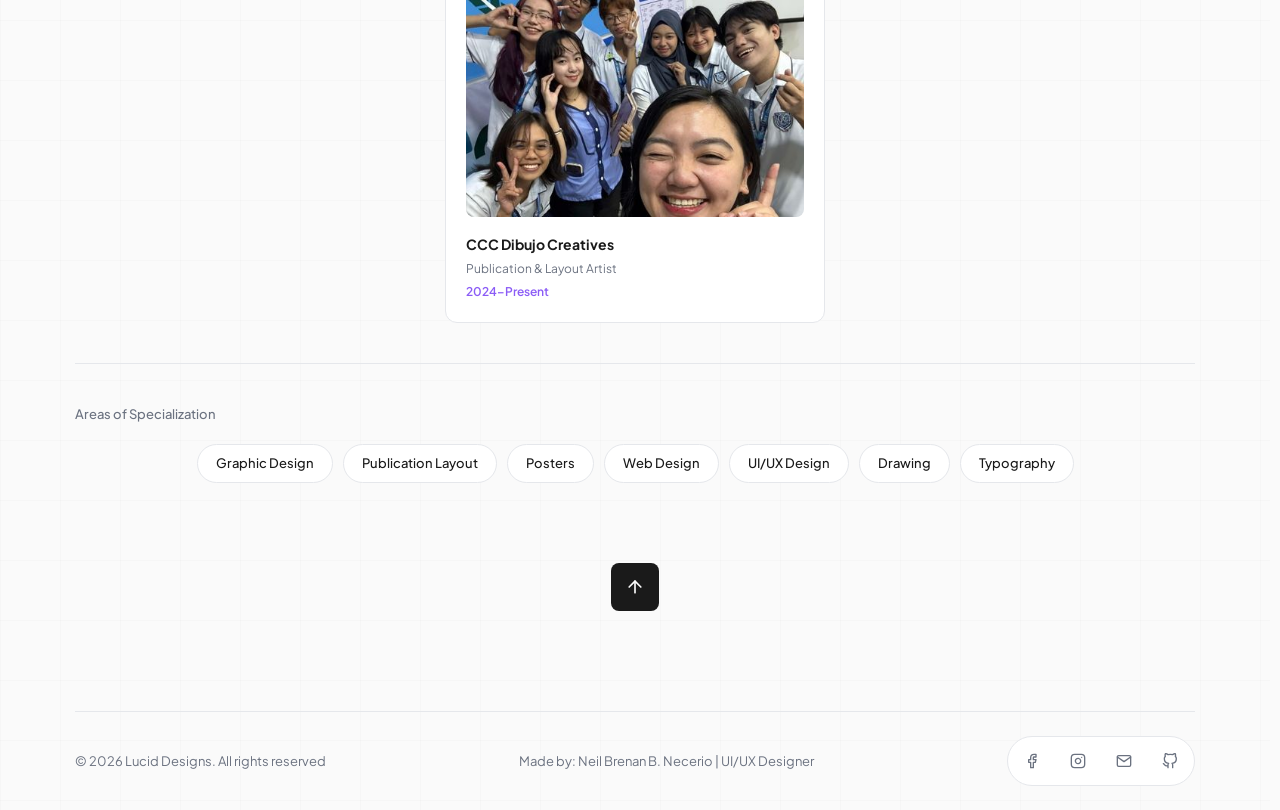
==== commit fc70524b: "Add files via upload" ====
--- a/about.html
+++ b/about.html
@@ -142,6 +142,8 @@
       <span class="tag">Posters</span>
       <span class="tag">Web Design</span>
       <span class="tag">UI/UX Design</span>
+      <span class="tag">Drawing</span>
+      <span class="tag">Typography</span>
     </div>
   </section>
 
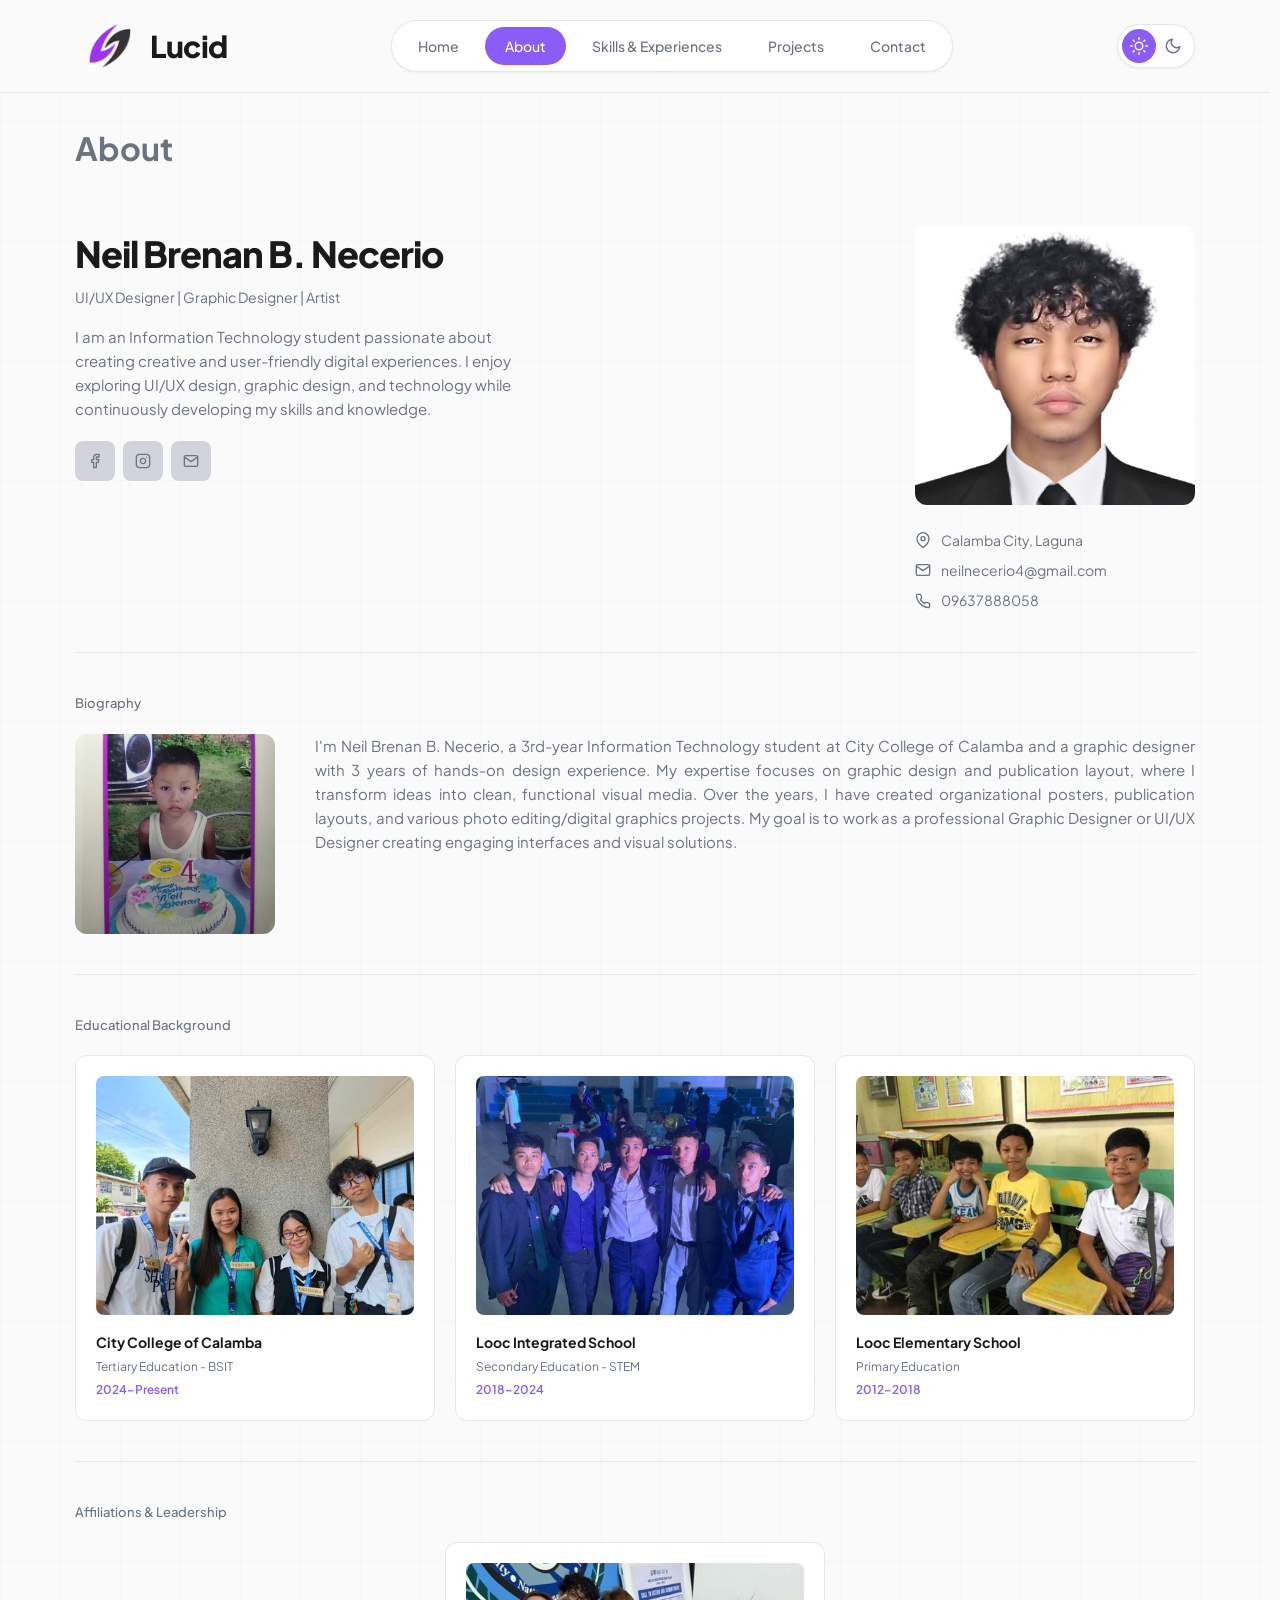
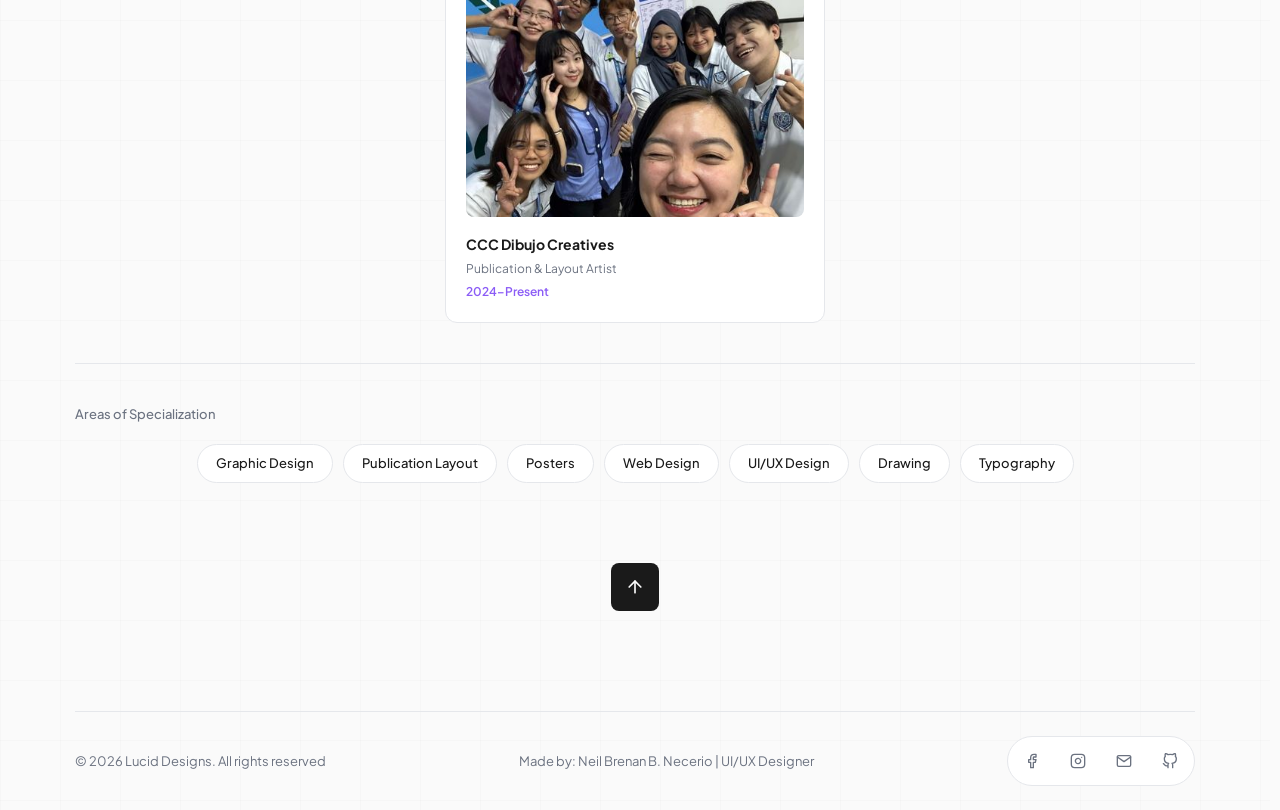
==== commit e99cf924: "Add files via upload" ====
--- a/about.html
+++ b/about.html
@@ -177,6 +177,14 @@
   </footer>
 </main>
 
+<!-- IMAGE LIGHTBOX (NEW) -->
+<div class="image-lightbox" id="image-lightbox">
+  <button class="lightbox-close" onclick="closeImageLightbox()">
+    <svg width="24" height="24" viewBox="0 0 24 24" fill="none" stroke="currentColor" stroke-width="2" stroke-linecap="round" stroke-linejoin="round"><line x1="18" y1="6" x2="6" y2="18"></line><line x1="6" y1="6" x2="18" y2="18"></line></svg>
+  </button>
+  <img src="" alt="Enlarged Image" id="lightbox-img" />
+</div>
+
 <script src="js/script.js"></script>
 </body>
 </html>
--- a/css/style.css
+++ b/css/style.css
@@ -137,12 +137,12 @@
   align-items: center;
   gap: 5px;
   font-weight: 800;
-  font-size: 22px;
+  font-size: 30px;
   letter-spacing: -0.5px;
 }
 
 .logo-icon {
-  width: 55px;
+  width: 70px;
   height: 48px;
   border-radius: 100%;
   object-fit: cover;
@@ -447,6 +447,7 @@
   margin-left: auto;
   object-fit: cover;
   display: block;
+  cursor: zoom-in;
 }
 
 .about-hero-contact .contact-quick {
@@ -508,6 +509,7 @@
   width: 100%;
   object-fit: cover;
   display: block;
+  cursor: zoom-in;
 }
 
 /* --- Biography paragraph: justified on desktop --- */
@@ -547,6 +549,7 @@
   background: var(--placeholder);
   border-radius: var(--radius-sm);
   margin-bottom: 16px;
+  cursor: zoom-in; /* ADDED: Shows zoom icon on hover */
 }
 
 .edu-card h4 { font-size: 14px; font-weight: 700; }
@@ -974,6 +977,63 @@
 }
 
 /* ==============================
+   IMAGE LIGHTBOX (NEW)
+   ============================== */
+.image-lightbox {
+  position: fixed;
+  inset: 0;
+  background: rgba(0, 0, 0, 0.85);
+  backdrop-filter: blur(5px);
+  display: none;
+  align-items: center;
+  justify-content: center;
+  z-index: 2000;
+  padding: 40px;
+  opacity: 0;
+  transition: opacity var(--transition);
+}
+
+.image-lightbox.open {
+  display: flex;
+  opacity: 1;
+}
+
+.image-lightbox img {
+  max-width: 90vw;
+  max-height: 85vh;
+  border-radius: var(--radius-md);
+  box-shadow: 0 10px 30px rgba(0, 0, 0, 0.5);
+  object-fit: contain;
+  transform: scale(0.95);
+  transition: transform var(--transition);
+}
+
+.image-lightbox.open img {
+  transform: scale(1);
+}
+
+.lightbox-close {
+  position: absolute;
+  top: 30px;
+  right: 40px;
+  background: rgba(255, 255, 255, 0.1);
+  border: 1px solid rgba(255, 255, 255, 0.2);
+  color: white;
+  width: 48px;
+  height: 48px;
+  border-radius: 50%;
+  display: grid;
+  place-items: center;
+  cursor: pointer;
+  transition: background var(--transition);
+  z-index: 2001;
+}
+
+.lightbox-close:hover {
+  background: rgba(255, 255, 255, 0.3);
+}
+
+/* ==============================
    FORM
    ============================== */
 .form-modal .modal { max-width: 500px; }
